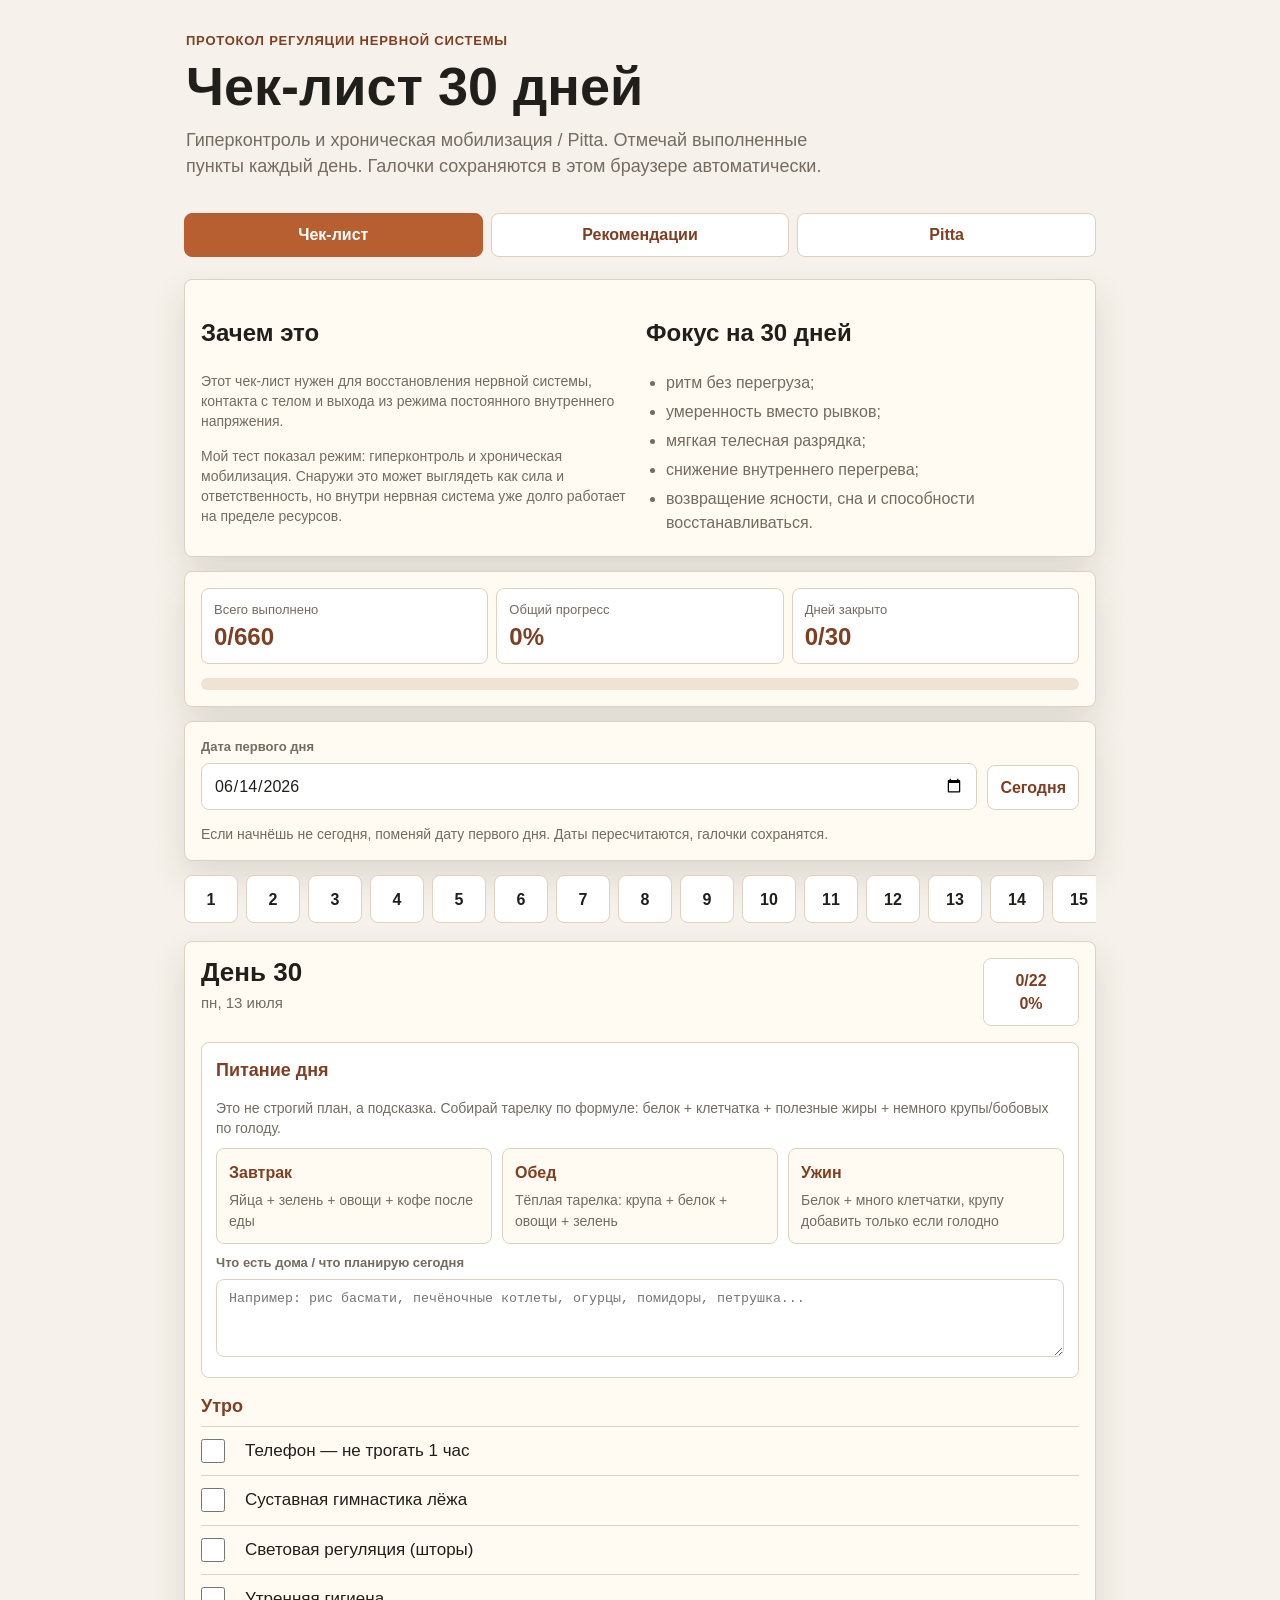
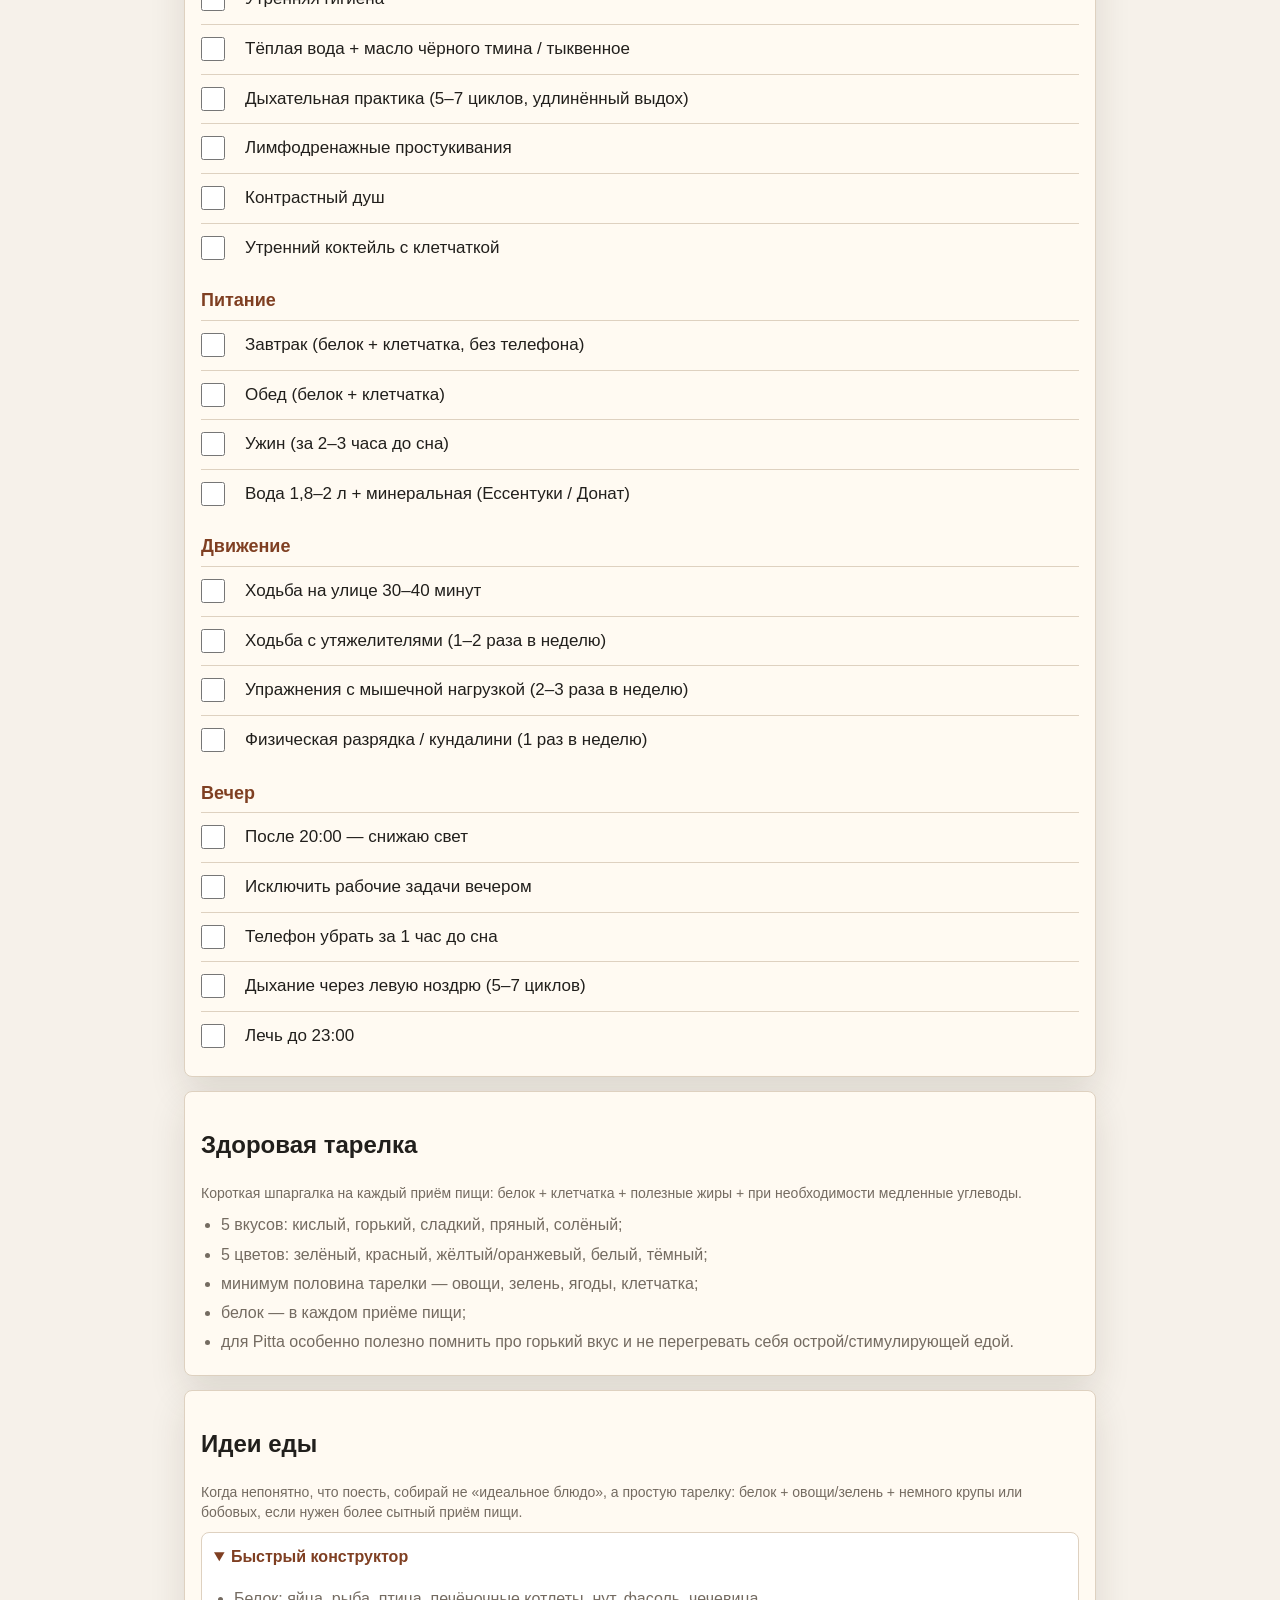
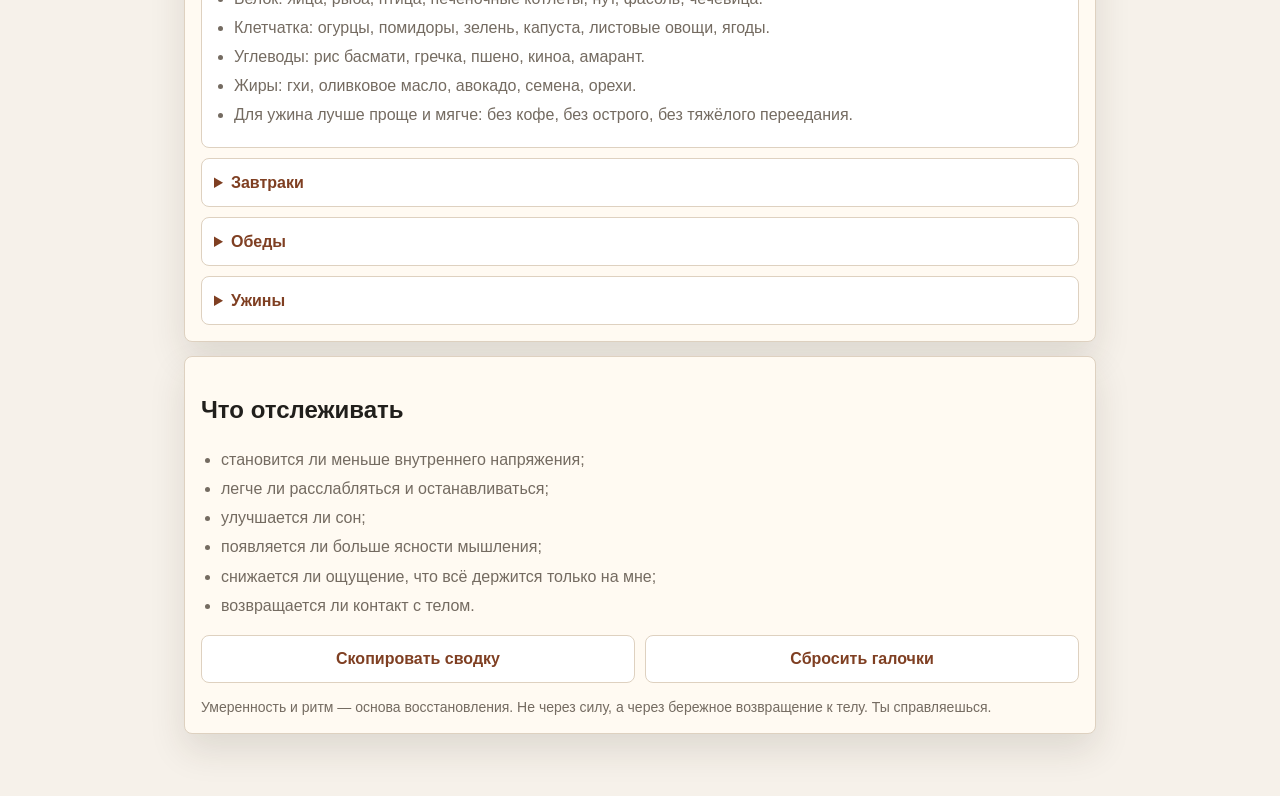
==== index.html @ cf928616 "Add pitta checklist" ====
<!doctype html>
<html lang="ru">
<head>
  <meta charset="utf-8">
  <meta name="viewport" content="width=device-width, initial-scale=1">
  <title>Чек-лист 30 дней | Pitta</title>
  <meta name="description" content="Мобильный чек-лист на 30 дней для протокола регуляции нервной системы.">
  <style>
    :root {
      --bg: #f6f1ea;
      --paper: #fffaf2;
      --text: #211f1c;
      --muted: #746b61;
      --line: #ded1c0;
      --accent: #b75f31;
      --accent-dark: #7f3f22;
      --green: #47745c;
      --soft: #f0e3d4;
      --shadow: 0 16px 36px rgba(52, 38, 23, 0.12);
    }

    * {
      box-sizing: border-box;
    }

    html {
      scroll-behavior: smooth;
    }

    body {
      margin: 0;
      min-height: 100vh;
      font-family: Arial, Helvetica, sans-serif;
      color: var(--text);
      background: var(--bg);
      line-height: 1.45;
    }

    button,
    input {
      font: inherit;
    }

    .app {
      width: min(940px, 100%);
      margin: 0 auto;
      padding: 20px 14px 48px;
    }

    header {
      padding: 12px 2px 18px;
    }

    .eyebrow {
      margin: 0 0 8px;
      color: var(--accent-dark);
      font-size: 13px;
      font-weight: 700;
      letter-spacing: 0.06em;
      text-transform: uppercase;
    }

    h1 {
      margin: 0;
      font-size: clamp(30px, 9vw, 54px);
      line-height: 1;
      letter-spacing: 0;
    }

    .lead {
      margin: 14px 0 0;
      max-width: 680px;
      color: var(--muted);
      font-size: 18px;
    }

    .panel {
      margin: 14px 0;
      padding: 16px;
      border: 1px solid var(--line);
      border-radius: 8px;
      background: var(--paper);
      box-shadow: var(--shadow);
    }

    .stats {
      display: grid;
      grid-template-columns: repeat(3, 1fr);
      gap: 8px;
      margin-bottom: 14px;
    }

    .stat {
      min-height: 76px;
      padding: 12px;
      border: 1px solid var(--line);
      border-radius: 8px;
      background: #fff;
    }

    .stat span {
      display: block;
      color: var(--muted);
      font-size: 13px;
    }

    .stat strong {
      display: block;
      margin-top: 5px;
      color: var(--accent-dark);
      font-size: 24px;
      line-height: 1;
    }

    .progress-bar {
      width: 100%;
      height: 12px;
      overflow: hidden;
      border-radius: 999px;
      background: var(--soft);
    }

    .progress-fill {
      width: 0%;
      height: 100%;
      border-radius: 999px;
      background: var(--green);
      transition: width 0.2s ease;
    }

    .settings {
      display: grid;
      grid-template-columns: 1fr auto;
      gap: 10px;
      align-items: end;
    }

    .field label {
      display: block;
      margin-bottom: 6px;
      color: var(--muted);
      font-size: 13px;
      font-weight: 700;
    }

    .field input {
      width: 100%;
      min-height: 44px;
      padding: 10px 12px;
      border: 1px solid var(--line);
      border-radius: 8px;
      background: #fff;
      color: var(--text);
    }

    .text-button {
      min-height: 44px;
      padding: 10px 12px;
      border: 1px solid var(--line);
      border-radius: 8px;
      background: #fff;
      color: var(--accent-dark);
      font-weight: 700;
      cursor: pointer;
    }

    .days-nav {
      display: flex;
      gap: 8px;
      margin: 14px 0;
      overflow-x: auto;
      padding-bottom: 4px;
      scrollbar-width: thin;
    }

    .day-tab {
      flex: 0 0 auto;
      width: 54px;
      min-height: 48px;
      border: 1px solid var(--line);
      border-radius: 8px;
      background: #fff;
      color: var(--text);
      font-weight: 700;
      cursor: pointer;
    }

    .day-tab.active {
      border-color: var(--accent);
      background: var(--accent);
      color: #fff;
    }

    .day-tab.today {
      border-color: var(--green);
      box-shadow: inset 0 0 0 2px rgba(71, 116, 92, 0.3);
    }

    .day-card {
      display: none;
    }

    .day-card.active {
      display: block;
    }

    .day-head {
      display: flex;
      justify-content: space-between;
      gap: 12px;
      align-items: flex-start;
      margin-bottom: 16px;
    }

    .day-head h2 {
      margin: 0;
      font-size: 26px;
      line-height: 1.1;
    }

    .day-date {
      margin-top: 5px;
      color: var(--muted);
      font-size: 15px;
    }

    .day-score {
      min-width: 96px;
      padding: 10px;
      border: 1px solid var(--line);
      border-radius: 8px;
      background: #fff;
      color: var(--accent-dark);
      font-weight: 800;
      text-align: center;
    }

    .section {
      margin-top: 18px;
    }

    .section h3 {
      margin: 0 0 8px;
      color: var(--accent-dark);
      font-size: 18px;
      line-height: 1.2;
    }

    .habit {
      display: grid;
      grid-template-columns: 34px 1fr;
      gap: 10px;
      align-items: start;
      padding: 12px 0;
      border-top: 1px solid var(--line);
    }

    .habit input {
      width: 24px;
      height: 24px;
      margin: 0;
      accent-color: var(--green);
    }

    .habit label {
      color: var(--text);
      font-size: 17px;
    }

    .habit input:checked + label {
      color: var(--muted);
      text-decoration: line-through;
      text-decoration-thickness: 1px;
    }

    .meal-box {
      margin: 16px 0;
      padding: 14px;
      border: 1px solid var(--line);
      border-radius: 8px;
      background: #fff;
    }

    .meal-box h3 {
      margin: 0 0 8px;
      color: var(--accent-dark);
      font-size: 18px;
    }

    .meal-grid {
      display: grid;
      grid-template-columns: repeat(3, 1fr);
      gap: 10px;
      margin-top: 10px;
    }

    .meal-card {
      padding: 12px;
      border: 1px solid var(--line);
      border-radius: 8px;
      background: var(--paper);
    }

    .meal-card strong {
      display: block;
      margin-bottom: 6px;
      color: var(--accent-dark);
    }

    .meal-card p {
      margin: 0;
      color: var(--muted);
      font-size: 14px;
    }

    .meal-note {
      margin-top: 10px;
    }

    .meal-note label {
      display: block;
      margin-bottom: 6px;
      color: var(--muted);
      font-size: 13px;
      font-weight: 700;
    }

    .meal-note textarea {
      width: 100%;
      min-height: 78px;
      resize: vertical;
      padding: 10px 12px;
      border: 1px solid var(--line);
      border-radius: 8px;
      background: #fff;
      color: var(--text);
      line-height: 1.4;
    }

    .footer-actions {
      display: grid;
      grid-template-columns: 1fr 1fr;
      gap: 10px;
      margin-top: 18px;
    }

    .primary {
      min-height: 48px;
      border: 0;
      border-radius: 8px;
      background: var(--accent);
      color: #fff;
      font-weight: 800;
      cursor: pointer;
    }

    .secondary {
      min-height: 48px;
      border: 1px solid var(--line);
      border-radius: 8px;
      background: #fff;
      color: var(--accent-dark);
      font-weight: 800;
      cursor: pointer;
    }

    .hint {
      margin: 14px 0 0;
      color: var(--muted);
      font-size: 14px;
    }

    .top-tabs {
      display: grid;
      grid-template-columns: repeat(3, 1fr);
      gap: 8px;
      margin: 8px 0 14px;
      position: sticky;
      top: 0;
      z-index: 2;
      padding: 8px 0;
      background: var(--bg);
    }

    .top-tab {
      min-height: 44px;
      border: 1px solid var(--line);
      border-radius: 8px;
      background: #fff;
      color: var(--accent-dark);
      font-weight: 800;
      cursor: pointer;
    }

    .top-tab.active {
      border-color: var(--accent);
      background: var(--accent);
      color: #fff;
    }

    .view {
      display: none;
    }

    .view.active {
      display: block;
    }

    .intro-grid {
      display: grid;
      grid-template-columns: 1fr 1fr;
      gap: 12px;
    }

    .soft-list {
      margin: 10px 0 0;
      padding-left: 20px;
      color: var(--muted);
    }

    .soft-list li {
      margin: 6px 0;
    }

    details {
      margin-top: 10px;
      border: 1px solid var(--line);
      border-radius: 8px;
      background: #fff;
    }

    summary {
      padding: 12px;
      color: var(--accent-dark);
      font-weight: 800;
      cursor: pointer;
    }

    details .soft-list {
      margin: 0;
      padding: 0 18px 14px 32px;
    }

    @media (max-width: 620px) {
      .stats {
        grid-template-columns: 1fr;
      }

      .intro-grid {
        grid-template-columns: 1fr;
      }

      .top-tabs {
        grid-template-columns: 1fr;
        position: static;
      }

      .settings {
        grid-template-columns: 1fr;
      }

      .day-head {
        display: block;
      }

      .day-score {
        width: 100%;
        margin-top: 10px;
      }

      .footer-actions {
        grid-template-columns: 1fr;
      }

      .meal-grid {
        grid-template-columns: 1fr;
      }
    }
  </style>
</head>
<body>
  <main class="app">
    <header>
      <p class="eyebrow">Протокол регуляции нервной системы</p>
      <h1>Чек-лист 30 дней</h1>
      <p class="lead">Гиперконтроль и хроническая мобилизация / Pitta. Отмечай выполненные пункты каждый день. Галочки сохраняются в этом браузере автоматически.</p>
    </header>

    <nav class="top-tabs" aria-label="Разделы">
      <button class="top-tab active" type="button" data-view="checklistView">Чек-лист</button>
      <button class="top-tab" type="button" data-view="recommendationsView">Рекомендации</button>
      <button class="top-tab" type="button" data-view="pittaView">Pitta</button>
    </nav>

    <div class="view active" id="checklistView">
    <section class="panel" aria-label="Зачем этот протокол">
      <div class="intro-grid">
        <div>
          <h2>Зачем это</h2>
          <p class="hint">Этот чек-лист нужен для восстановления нервной системы, контакта с телом и выхода из режима постоянного внутреннего напряжения.</p>
          <p class="hint">Мой тест показал режим: гиперконтроль и хроническая мобилизация. Снаружи это может выглядеть как сила и ответственность, но внутри нервная система уже долго работает на пределе ресурсов.</p>
        </div>
        <div>
          <h2>Фокус на 30 дней</h2>
          <ul class="soft-list">
            <li>ритм без перегруза;</li>
            <li>умеренность вместо рывков;</li>
            <li>мягкая телесная разрядка;</li>
            <li>снижение внутреннего перегрева;</li>
            <li>возвращение ясности, сна и способности восстанавливаться.</li>
          </ul>
        </div>
      </div>
    </section>

    <section class="panel" aria-label="Прогресс">
      <div class="stats">
        <div class="stat">
          <span>Всего выполнено</span>
          <strong id="totalDone">0</strong>
        </div>
        <div class="stat">
          <span>Общий прогресс</span>
          <strong id="totalPercent">0%</strong>
        </div>
        <div class="stat">
          <span>Дней закрыто</span>
          <strong id="daysComplete">0/30</strong>
        </div>
      </div>
      <div class="progress-bar" aria-label="Общий прогресс">
        <div class="progress-fill" id="totalFill"></div>
      </div>
    </section>

    <section class="panel" aria-label="Настройки">
      <div class="settings">
        <div class="field">
          <label for="startDate">Дата первого дня</label>
          <input id="startDate" type="date">
        </div>
        <button class="text-button" id="todayButton" type="button">Сегодня</button>
      </div>
      <p class="hint">Если начнёшь не сегодня, поменяй дату первого дня. Даты пересчитаются, галочки сохранятся.</p>
    </section>

    <nav class="days-nav" id="daysNav" aria-label="Дни чек-листа"></nav>
    <section class="panel day-card active" id="dayCard" aria-live="polite"></section>

    <section class="panel" aria-label="Шпаргалка здоровой тарелки">
      <h2>Здоровая тарелка</h2>
      <p class="hint">Короткая шпаргалка на каждый приём пищи: белок + клетчатка + полезные жиры + при необходимости медленные углеводы.</p>
      <ul class="soft-list">
        <li>5 вкусов: кислый, горький, сладкий, пряный, солёный;</li>
        <li>5 цветов: зелёный, красный, жёлтый/оранжевый, белый, тёмный;</li>
        <li>минимум половина тарелки — овощи, зелень, ягоды, клетчатка;</li>
        <li>белок — в каждом приёме пищи;</li>
        <li>для Pitta особенно полезно помнить про горький вкус и не перегревать себя острой/стимулирующей едой.</li>
      </ul>
    </section>

    <section class="panel" aria-label="Идеи еды">
      <h2>Идеи еды</h2>
      <p class="hint">Когда непонятно, что поесть, собирай не «идеальное блюдо», а простую тарелку: белок + овощи/зелень + немного крупы или бобовых, если нужен более сытный приём пищи.</p>

      <details open>
        <summary>Быстрый конструктор</summary>
        <ul class="soft-list">
          <li>Белок: яйца, рыба, птица, печёночные котлеты, нут, фасоль, чечевица.</li>
          <li>Клетчатка: огурцы, помидоры, зелень, капуста, листовые овощи, ягоды.</li>
          <li>Углеводы: рис басмати, гречка, пшено, киноа, амарант.</li>
          <li>Жиры: гхи, оливковое масло, авокадо, семена, орехи.</li>
          <li>Для ужина лучше проще и мягче: без кофе, без острого, без тяжёлого переедания.</li>
        </ul>
      </details>

      <details>
        <summary>Завтраки</summary>
        <ul class="soft-list">
          <li>2 яйца + помидор + зелень + немного пшённой каши.</li>
          <li>Пшённая каша + яйцо/сырники + ягоды или несладкое яблоко.</li>
          <li>Омлет с зеленью и помидорами + огурец.</li>
          <li>Сырники + ягоды + зелень/овощи отдельно, если хочется сделать завтрак устойчивее.</li>
          <li>Если есть кофе, лучше после еды, а не вместо еды.</li>
        </ul>
      </details>

      <details>
        <summary>Обеды</summary>
        <ul class="soft-list">
          <li>Печёночные котлеты + рис басмати + огурцы, помидоры, петрушка.</li>
          <li>Нут или фасоль + овощной салат + зелень + немного оливкового масла.</li>
          <li>Рыба/птица + гречка или рис + большая порция овощей.</li>
          <li>Тёплая тарелка: крупа + белок + овощи + зелень.</li>
        </ul>
      </details>

      <details>
        <summary>Ужины</summary>
        <ul class="soft-list">
          <li>Печёночные котлеты + огурцы, помидоры, петрушка + немного риса, если голодно.</li>
          <li>Яйцо/омлет + овощи + зелень, если хочется лёгкий ужин.</li>
          <li>Нут или фасоль лучше промыть и взять небольшую порцию, чтобы ужин не был тяжёлым.</li>
          <li>Сырники лучше оставить на завтрак или дневной приём пищи, если вечером от сладкого/творожного сон хуже.</li>
          <li>Ужин — за 2–3 часа до сна, без телефона и рабочих задач.</li>
        </ul>
      </details>
    </section>

    <section class="panel">
      <h2>Что отслеживать</h2>
      <ul class="soft-list">
        <li>становится ли меньше внутреннего напряжения;</li>
        <li>легче ли расслабляться и останавливаться;</li>
        <li>улучшается ли сон;</li>
        <li>появляется ли больше ясности мышления;</li>
        <li>снижается ли ощущение, что всё держится только на мне;</li>
        <li>возвращается ли контакт с телом.</li>
      </ul>
      <div class="footer-actions">
        <button class="secondary" id="exportButton" type="button">Скопировать сводку</button>
        <button class="secondary" id="resetButton" type="button">Сбросить галочки</button>
      </div>
      <p class="hint">Умеренность и ритм — основа восстановления. Не через силу, а через бережное возвращение к телу. Ты справляешься.</p>
    </section>
    </div>

    <div class="view" id="recommendationsView">
      <section class="panel">
        <h2>Основная задача протокола</h2>
        <p class="hint">Этот протокол нужен, чтобы нервная система постепенно вышла из режима постоянной мобилизации и снова научилась переключаться в восстановление.</p>
        <ul class="soft-list">
          <li>вернуть когнитивную гибкость;</li>
          <li>мыслить стратегически, а не только реагировать на нагрузку;</li>
          <li>принимать решения из ясности;</li>
          <li>уменьшить гиперконтроль и внутреннее давление;</li>
          <li>снизить внутренний перегрев;</li>
          <li>вывести накопленное напряжение через тело.</li>
        </ul>
      </section>

      <section class="panel">
        <h2>Что важно для нервной системы</h2>
        <ul class="soft-list">
          <li>ритм и повторяемость;</li>
          <li>умеренность без рывков;</li>
          <li>понятная структура без перегруза;</li>
          <li>охлаждение и снижение стимуляции;</li>
          <li>регулярная физическая разрядка;</li>
          <li>мягкое возвращение контакта с телом.</li>
        </ul>
      </section>

      <section class="panel">
        <h2>Утро</h2>
        <p class="hint">Задача утра — включить тело без гипернапряжения и не запускать нервную систему сразу в перегрузку.</p>
        <ul class="soft-list">
          <li>первый час после пробуждения не трогать телефон, новости и соцсети;</li>
          <li>мягко включить тело: суставы, позвоночник, скручивания;</li>
          <li>открыть шторы и дать естественному свету попасть на глаза;</li>
          <li>выпить тёплую воду и поддержать пищеварение;</li>
          <li>сделать дыхание с удлинённым выдохом;</li>
          <li>простучать лимфатические зоны мягко, без давления;</li>
          <li>контрастный душ делать без экстремального холода и преодоления.</li>
        </ul>
      </section>

      <section class="panel">
        <h2>Питание</h2>
        <p class="hint">Питание помогает снижать внутренний перегрев, воспалительную нагрузку и зависимость от стимуляторов.</p>
        <ul class="soft-list">
          <li>не терпеть голод;</li>
          <li>в каждом приёме пищи добавлять белок;</li>
          <li>делать минимум половину тарелки клетчаткой;</li>
          <li>пить 1,8–2 л воды, при необходимости подключать минеральную воду;</li>
          <li>снижать перегревающую, острую и слишком стимулирующую пищу;</li>
          <li>держать принцип здоровой тарелки: разные цвета, вкусы и клетчатка.</li>
        </ul>
      </section>

      <section class="panel">
        <h2>Здоровая тарелка</h2>
        <p class="hint">Главная идея: в каждом приёме пищи собирать тарелку так, чтобы нервной системе было стабильно, телу было достаточно питания, а внутренний перегрев не усиливался.</p>
        <ul class="soft-list">
          <li>5 вкусов: кислый, горький, сладкий, пряный, солёный;</li>
          <li>5 цветов: зелёный, красный, жёлтый/оранжевый, белый, тёмный;</li>
          <li>клетчатка: зелень, овощи, фрукты, ягоды, орехи, семена;</li>
          <li>белок в каждом приёме пищи;</li>
          <li>полезные жиры и медленные углеводы по самочувствию.</li>
        </ul>

        <details>
          <summary>Клетчатка</summary>
          <ul class="soft-list">
            <li>овощи: спаржа, фенхель, зелёная фасоль, все виды капусты, сельдерей, огурцы, артишоки, цукини, кабачки, перец, помидоры, зелёный горошек;</li>
            <li>корнеплоды: морковь, свёкла, репа, редька, топинамбур, корень петрушки, пастернак, корень сельдерея, батат, тыква;</li>
            <li>листовые: кейл, руккола, мангольд, шпинат, зелёный салат, кресс-салат, укроп, петрушка, базилик, щавель, эстрагон, латук;</li>
            <li>водоросли и квашеные овощи без уксуса;</li>
            <li>фрукты и ягоды: авокадо, несладкие яблоки, киви, цитрусовые, гранат, облепиха, клюква, брусника, малина, ежевика, клубника, голубика, черника, смородина.</li>
          </ul>
        </details>

        <details>
          <summary>Белок</summary>
          <ul class="soft-list">
            <li>рыба: скумбрия, палтус, сельдь, треска, дикий лосось, сардины, сайда, пикша, минтай, камбала, сибас, дорадо;</li>
            <li>морепродукты: кальмары, мидии, гребешки, креветки, осьминоги, устрицы, крабы;</li>
            <li>птица и яйца;</li>
            <li>растительный белок: чечевица, нут, маш, фасоль, хумус;</li>
            <li>грибы: шиитаке, ежовик, вешенки, опята, шампиньоны, портобелло, лисички;</li>
            <li>сырой какао-порошок, какао-бобы.</li>
          </ul>
        </details>

        <details>
          <summary>Жиры</summary>
          <ul class="soft-list">
            <li>гхи, оливковое extra virgin, кокосовое extra virgin, масло авокадо, масло какао, MCT;</li>
            <li>льняное, кунжутное, масло грецкого ореха, масло виноградной косточки;</li>
            <li>источники жира: жирная дикая морская рыба, мясо, яйца, авокадо, орехи, семена льна, горький шоколад.</li>
          </ul>
        </details>

        <details>
          <summary>Медленные углеводы, орехи и семена</summary>
          <ul class="soft-list">
            <li>киноа, гречка, амарант, пшено;</li>
            <li>паста твёрдых сортов 1–2 раза в неделю, не зерновая лапша, лапша из морских водорослей;</li>
            <li>орехи: грецкие, миндаль, кедровые, пекан;</li>
            <li>кокосовые продукты без добавок;</li>
            <li>семена: подсолнечник, тыквенные, кунжут, лён, чиа, чёрный тмин, мак.</li>
          </ul>
        </details>

        <details>
          <summary>Специи, травы, приправы</summary>
          <ul class="soft-list">
            <li>свежие и сушёные травы: базилик, розмарин, тимьян, орегано, петрушка, укроп, мята, шалфей;</li>
            <li>специи: имбирь, тмин, кумин, кориандр, фенхель, пажитник, лавровый лист, мускатный орех, корица, шафран, ваниль;</li>
            <li>порошковые специи: куркума, имбирь, паприка, чили, кайенский перец, дижонская горчица;</li>
            <li>органический уксус без сахара, кокосовые аминокислоты, морская или гималайская соль.</li>
          </ul>
        </details>

        <details>
          <summary>Горький вкус</summary>
          <ul class="soft-list">
            <li>зелень: петрушка, руккола, кейл, шпинат, листовой салат, цикорий, фризе, мангольд, листья одуванчика;</li>
            <li>овощи: брокколи, брюссельская капуста, кольраби, редис, артишок, баклажан, репа, редька, корень сельдерея, дайкон, цукини;</li>
            <li>фрукты и ягоды: грейпфрут, лимон, лайм, калина, клюква;</li>
            <li>напитки: зелёный чай, какао, цикорий, чай из ромашки;</li>
            <li>специи и семена: имбирь, куркума, розмарин, шалфей, тимьян, базилик, перец, кунжут, лён, чёрный тмин, расторопша.</li>
          </ul>
        </details>
      </section>

      <section class="panel">
        <h2>Движение</h2>
        <p class="hint">Движение нужно не для рекордов, а для физиологической разрядки накопленной мобилизации.</p>
        <ul class="soft-list">
          <li>ежедневная ходьба на улице 30–40 минут;</li>
          <li>ходьба с утяжелителями 1–2 раза в неделю, постепенно;</li>
          <li>мышечная нагрузка 2–3 раза в неделю;</li>
          <li>разрядка через тело минимум 1 раз в неделю;</li>
          <li>не перегреваться и не тренироваться через истощение.</li>
        </ul>
      </section>

      <section class="panel">
        <h2>Вечер</h2>
        <p class="hint">Задача вечера — вывести нервную систему из внутренней активности и подготовить тело ко сну.</p>
        <ul class="soft-list">
          <li>после 20:00 снижать свет и яркость экранов;</li>
          <li>исключать рабочие задачи и активную умственную нагрузку;</li>
          <li>убирать телефон, новости и стимулирующий контент за час до сна;</li>
          <li>ужинать за 2–3 часа до сна;</li>
          <li>делать дыхание через левую ноздрю 5–7 циклов;</li>
          <li>ложиться до 23:00 в прохладной и тёмной комнате.</li>
        </ul>
      </section>
    </div>

    <div class="view" id="pittaView">
      <section class="panel">
        <h2>Pitta: конституция огня</h2>
        <p class="hint">Pitta — это энергия огня: горячая, яркая, активная, сильная. Это движение, стратегия, лидерство, способность зажигать людей и строить большие системы.</p>
        <ul class="soft-list">
          <li>нормостенический тип телосложения;</li>
          <li>хорошая мышечная реактивность;</li>
          <li>тепло, энергия, огонь в глазах;</li>
          <li>любовь к жизни, юмор, яркость, вкус к впечатлениям;</li>
          <li>интерес к соревнованию, результату, лидерству;</li>
          <li>способность просчитывать шаги и видеть стратегию.</li>
        </ul>
      </section>

      <section class="panel">
        <h2>Сильная сторона Pitta</h2>
        <p class="hint">Люди Pitta часто несут в мир идеи, организуют процессы, собирают вокруг себя людей и делают многое из любви к людям.</p>
        <ul class="soft-list">
          <li>новаторы, мотиваторы, предприниматели, стратеги;</li>
          <li>быстро видят, как построить систему;</li>
          <li>чувствуют неправду и несправедливость;</li>
          <li>могут ярко проявляться, говорить, вести, зажигать;</li>
          <li>их задача — светить, создавать, распределять дела и идти дальше.</li>
        </ul>
      </section>

      <section class="panel">
        <h2>Когда огонь уходит внутрь</h2>
        <p class="hint">Если Pitta подавляет себя, подстраивается, закрывает интуицию и бизнес-жилку, огонь может начать работать внутрь: через гиперконтроль, раздражение, напряжение и самокритику.</p>
        <ul class="soft-list">
          <li>реакция на несправедливость становится слишком горячей;</li>
          <li>появляется вина за свои эмоции;</li>
          <li>растёт гиперконтроль и просчитывание рисков;</li>
          <li>становится труднее расслабляться;</li>
          <li>может появляться язвительность, внутренний перегрев, кожные реакции, головные боли;</li>
          <li>снаружи реакция может быть небольшой, а внутри человек направляет большую часть огня на себя.</li>
        </ul>
      </section>

      <section class="panel">
        <h2>Что помогает Pitta</h2>
        <ul class="soft-list">
          <li>не подавлять проявление, а направлять огонь в действие и созидание;</li>
          <li>не брать на себя слишком много, а распределять задачи;</li>
          <li>поддерживать печень, желчный пузырь и пищеварение через режим и питание;</li>
          <li>охлаждать нервную систему, снижать стимуляторы и перегрев;</li>
          <li>двигаться, но не через истощение;</li>
          <li>растягивать фасции, добавлять МФР и мягкое расслабление тела;</li>
          <li>возвращаться к стратегии, миру и людям, а не жить только в контроле рисков.</li>
        </ul>
      </section>
    </div>
  </main>

  <script>
    const STORAGE_KEY = "pitta-checklist-30-days-v1";
    const START_KEY = "pitta-checklist-start-date-v1";
    const DAY_COUNT = 30;
    const DEFAULT_START_DATE = "2026-06-14";
    const tabButtons = document.querySelectorAll(".top-tab");
    const views = document.querySelectorAll(".view");
    const sections = [
      {
        title: "Утро",
        habits: [
          "Телефон — не трогать 1 час",
          "Суставная гимнастика лёжа",
          "Световая регуляция (шторы)",
          "Утренняя гигиена",
          "Тёплая вода + масло чёрного тмина / тыквенное",
          "Дыхательная практика (5–7 циклов, удлинённый выдох)",
          "Лимфодренажные простукивания",
          "Контрастный душ",
          "Утренний коктейль с клетчаткой"
        ]
      },
      {
        title: "Питание",
        habits: [
          "Завтрак (белок + клетчатка, без телефона)",
          "Обед (белок + клетчатка)",
          "Ужин (за 2–3 часа до сна)",
          "Вода 1,8–2 л + минеральная (Ессентуки / Донат)"
        ]
      },
      {
        title: "Движение",
        habits: [
          "Ходьба на улице 30–40 минут",
          "Ходьба с утяжелителями (1–2 раза в неделю)",
          "Упражнения с мышечной нагрузкой (2–3 раза в неделю)",
          "Физическая разрядка / кундалини (1 раз в неделю)"
        ]
      },
      {
        title: "Вечер",
        habits: [
          "После 20:00 — снижаю свет",
          "Исключить рабочие задачи вечером",
          "Телефон убрать за 1 час до сна",
          "Дыхание через левую ноздрю (5–7 циклов)",
          "Лечь до 23:00"
        ]
      }
    ];

    const habits = sections.flatMap((section, sectionIndex) =>
      section.habits.map((title, habitIndex) => ({
        id: `${sectionIndex}-${habitIndex}`,
        section: section.title,
        title
      }))
    );

    const mealIdeas = [
      {
        breakfast: "2 яйца + помидор + зелень + немного пшённой каши",
        lunch: "Белок + рис/гречка + большая порция овощей и зелени",
        dinner: "Печёночные котлеты или рыба + огурцы/помидоры + зелень"
      },
      {
        breakfast: "Омлет с зеленью и помидорами + огурец",
        lunch: "Нут/фасоль + овощной салат + оливковое масло",
        dinner: "Лёгкий омлет или яйцо + овощи + петрушка"
      },
      {
        breakfast: "Пшённая каша + яйцо/сырники + ягоды или яблоко",
        lunch: "Птица/рыба + гречка или рис + зелёные овощи",
        dinner: "Тёплые овощи + белок, без кофе и острого"
      },
      {
        breakfast: "Сырники + ягоды + овощи/зелень отдельно",
        lunch: "Печёночные котлеты + рис басмати + салат",
        dinner: "Небольшая порция бобовых + огурец, помидор, зелень"
      },
      {
        breakfast: "Яйца + зелень + овощи + кофе после еды",
        lunch: "Тёплая тарелка: крупа + белок + овощи + зелень",
        dinner: "Белок + много клетчатки, крупу добавить только если голодно"
      }
    ];

    let state = loadState();
    let activeDay = 1;

    const dayCard = document.getElementById("dayCard");
    const daysNav = document.getElementById("daysNav");
    const startDateInput = document.getElementById("startDate");

    function todayIso() {
      const now = new Date();
      const offset = now.getTimezoneOffset();
      const local = new Date(now.getTime() - offset * 60000);
      return local.toISOString().slice(0, 10);
    }

    function loadState() {
      try {
        return JSON.parse(localStorage.getItem(STORAGE_KEY)) || {};
      } catch {
        return {};
      }
    }

    function saveState() {
      localStorage.setItem(STORAGE_KEY, JSON.stringify(state));
    }

    function getStartDate() {
      return localStorage.getItem(START_KEY) || DEFAULT_START_DATE;
    }

    function setStartDate(value) {
      localStorage.setItem(START_KEY, value);
    }

    function dateForDay(day) {
      const date = new Date(`${startDateInput.value}T12:00:00`);
      date.setDate(date.getDate() + day - 1);
      return date;
    }

    function dayForToday() {
      const start = new Date(`${startDateInput.value}T12:00:00`);
      const now = new Date();
      const today = new Date(now.getFullYear(), now.getMonth(), now.getDate(), 12, 0, 0);
      const diff = Math.round((today - start) / 86400000) + 1;
      return Math.min(DAY_COUNT, Math.max(1, diff));
    }

    function formatDate(date) {
      return new Intl.DateTimeFormat("ru-RU", {
        day: "numeric",
        month: "long",
        weekday: "short"
      }).format(date);
    }

    function keyFor(day, habitId) {
      return `d${day}:${habitId}`;
    }

    function mealKey(day) {
      return `meal:d${day}`;
    }

    function isDone(day, habitId) {
      return Boolean(state[keyFor(day, habitId)]);
    }

    function countDay(day) {
      return habits.filter((habit) => isDone(day, habit.id)).length;
    }

    function totalChecked() {
      let count = 0;
      for (let day = 1; day <= DAY_COUNT; day += 1) {
        count += countDay(day);
      }
      return count;
    }

    function renderNav() {
      daysNav.innerHTML = "";
      for (let day = 1; day <= DAY_COUNT; day += 1) {
        const button = document.createElement("button");
        button.type = "button";
        const isToday = day === dayForToday();
        button.className = `day-tab${day === activeDay ? " active" : ""}${isToday ? " today" : ""}`;
        button.textContent = day;
        button.setAttribute("aria-label", `День ${day}`);
        button.addEventListener("click", () => {
          activeDay = day;
          render();
          document.getElementById("dayCard").scrollIntoView({ block: "start" });
        });
        daysNav.appendChild(button);
      }
    }

    function renderDay() {
      const done = countDay(activeDay);
      const percent = Math.round((done / habits.length) * 100);
      dayCard.innerHTML = "";

      const head = document.createElement("div");
      head.className = "day-head";
      head.innerHTML = `
        <div>
          <h2>День ${activeDay}</h2>
          <div class="day-date">${formatDate(dateForDay(activeDay))}</div>
        </div>
        <div class="day-score">${done}/${habits.length}<br>${percent}%</div>
      `;
      dayCard.appendChild(head);

      const idea = mealIdeas[(activeDay - 1) % mealIdeas.length];
      const mealBox = document.createElement("div");
      mealBox.className = "meal-box";
      mealBox.innerHTML = `
        <h3>Питание дня</h3>
        <p class="hint">Это не строгий план, а подсказка. Собирай тарелку по формуле: белок + клетчатка + полезные жиры + немного крупы/бобовых по голоду.</p>
        <div class="meal-grid">
          <div class="meal-card">
            <strong>Завтрак</strong>
            <p>${idea.breakfast}</p>
          </div>
          <div class="meal-card">
            <strong>Обед</strong>
            <p>${idea.lunch}</p>
          </div>
          <div class="meal-card">
            <strong>Ужин</strong>
            <p>${idea.dinner}</p>
          </div>
        </div>
        <div class="meal-note">
          <label for="meal-note-${activeDay}">Что есть дома / что планирую сегодня</label>
          <textarea id="meal-note-${activeDay}" placeholder="Например: рис басмати, печёночные котлеты, огурцы, помидоры, петрушка...">${state[mealKey(activeDay)] || ""}</textarea>
        </div>
      `;
      mealBox.querySelector("textarea").addEventListener("input", (event) => {
        state[mealKey(activeDay)] = event.target.value;
        if (!event.target.value.trim()) {
          delete state[mealKey(activeDay)];
        }
        saveState();
      });
      dayCard.appendChild(mealBox);

      sections.forEach((section, sectionIndex) => {
        const block = document.createElement("div");
        block.className = "section";

        const title = document.createElement("h3");
        title.textContent = section.title;
        block.appendChild(title);

        section.habits.forEach((habitTitle, habitIndex) => {
          const id = `${sectionIndex}-${habitIndex}`;
          const inputId = `day-${activeDay}-habit-${id}`;

          const row = document.createElement("div");
          row.className = "habit";
          row.innerHTML = `
            <input id="${inputId}" type="checkbox" ${isDone(activeDay, id) ? "checked" : ""}>
            <label for="${inputId}">${habitTitle}</label>
          `;

          row.querySelector("input").addEventListener("change", (event) => {
            state[keyFor(activeDay, id)] = event.target.checked;
            if (!event.target.checked) {
              delete state[keyFor(activeDay, id)];
            }
            saveState();
            updateStats();
            renderNav();
            renderDay();
          });

          block.appendChild(row);
        });

        dayCard.appendChild(block);
      });
    }

    function updateStats() {
      const total = totalChecked();
      const max = DAY_COUNT * habits.length;
      const percent = Math.round((total / max) * 100);
      const completeDays = Array.from({ length: DAY_COUNT }, (_, index) => index + 1)
        .filter((day) => countDay(day) === habits.length).length;

      document.getElementById("totalDone").textContent = `${total}/${max}`;
      document.getElementById("totalPercent").textContent = `${percent}%`;
      document.getElementById("daysComplete").textContent = `${completeDays}/${DAY_COUNT}`;
      document.getElementById("totalFill").style.width = `${percent}%`;
    }

    function render() {
      renderNav();
      renderDay();
      updateStats();
    }

    function openToday() {
      activeDay = dayForToday();
      render();
    }

    startDateInput.value = getStartDate();
    activeDay = dayForToday();
    startDateInput.addEventListener("change", () => {
      setStartDate(startDateInput.value);
      render();
    });

    document.getElementById("todayButton").addEventListener("click", openToday);

    document.getElementById("exportButton").addEventListener("click", async () => {
      const total = totalChecked();
      const max = DAY_COUNT * habits.length;
      const percent = Math.round((total / max) * 100);
      const text = `Pitta чек-лист: выполнено ${total}/${max}, общий прогресс ${percent}%.`;
      try {
        await navigator.clipboard.writeText(text);
        alert("Прогресс скопирован.");
      } catch {
        alert(text);
      }
    });

    document.getElementById("resetButton").addEventListener("click", () => {
      const ok = confirm("Сбросить все галочки в этом браузере?");
      if (!ok) return;
      state = {};
      saveState();
      render();
    });

    tabButtons.forEach((button) => {
      button.addEventListener("click", () => {
        const target = button.dataset.view;
        tabButtons.forEach((item) => item.classList.toggle("active", item === button));
        views.forEach((view) => view.classList.toggle("active", view.id === target));
        window.scrollTo({ top: 0, behavior: "smooth" });
      });
    });

    render();
  </script>
</body>
</html>
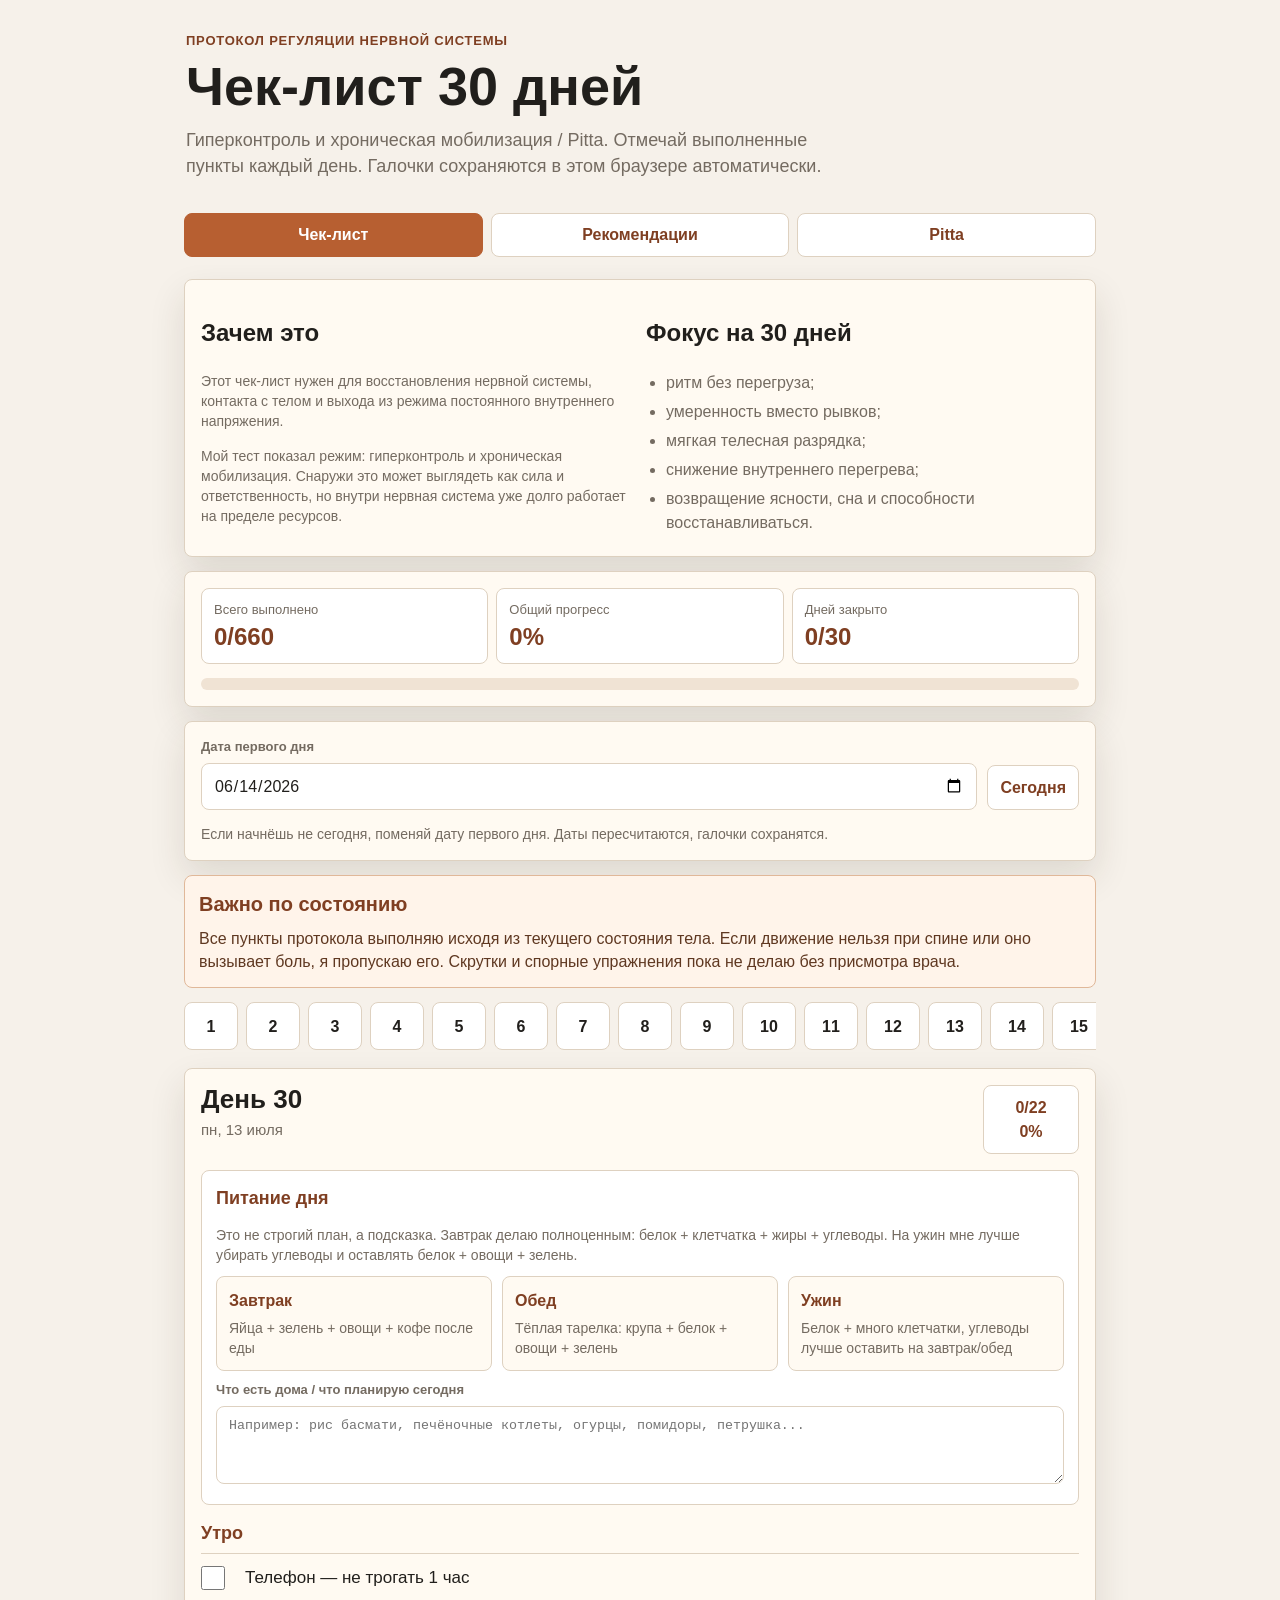
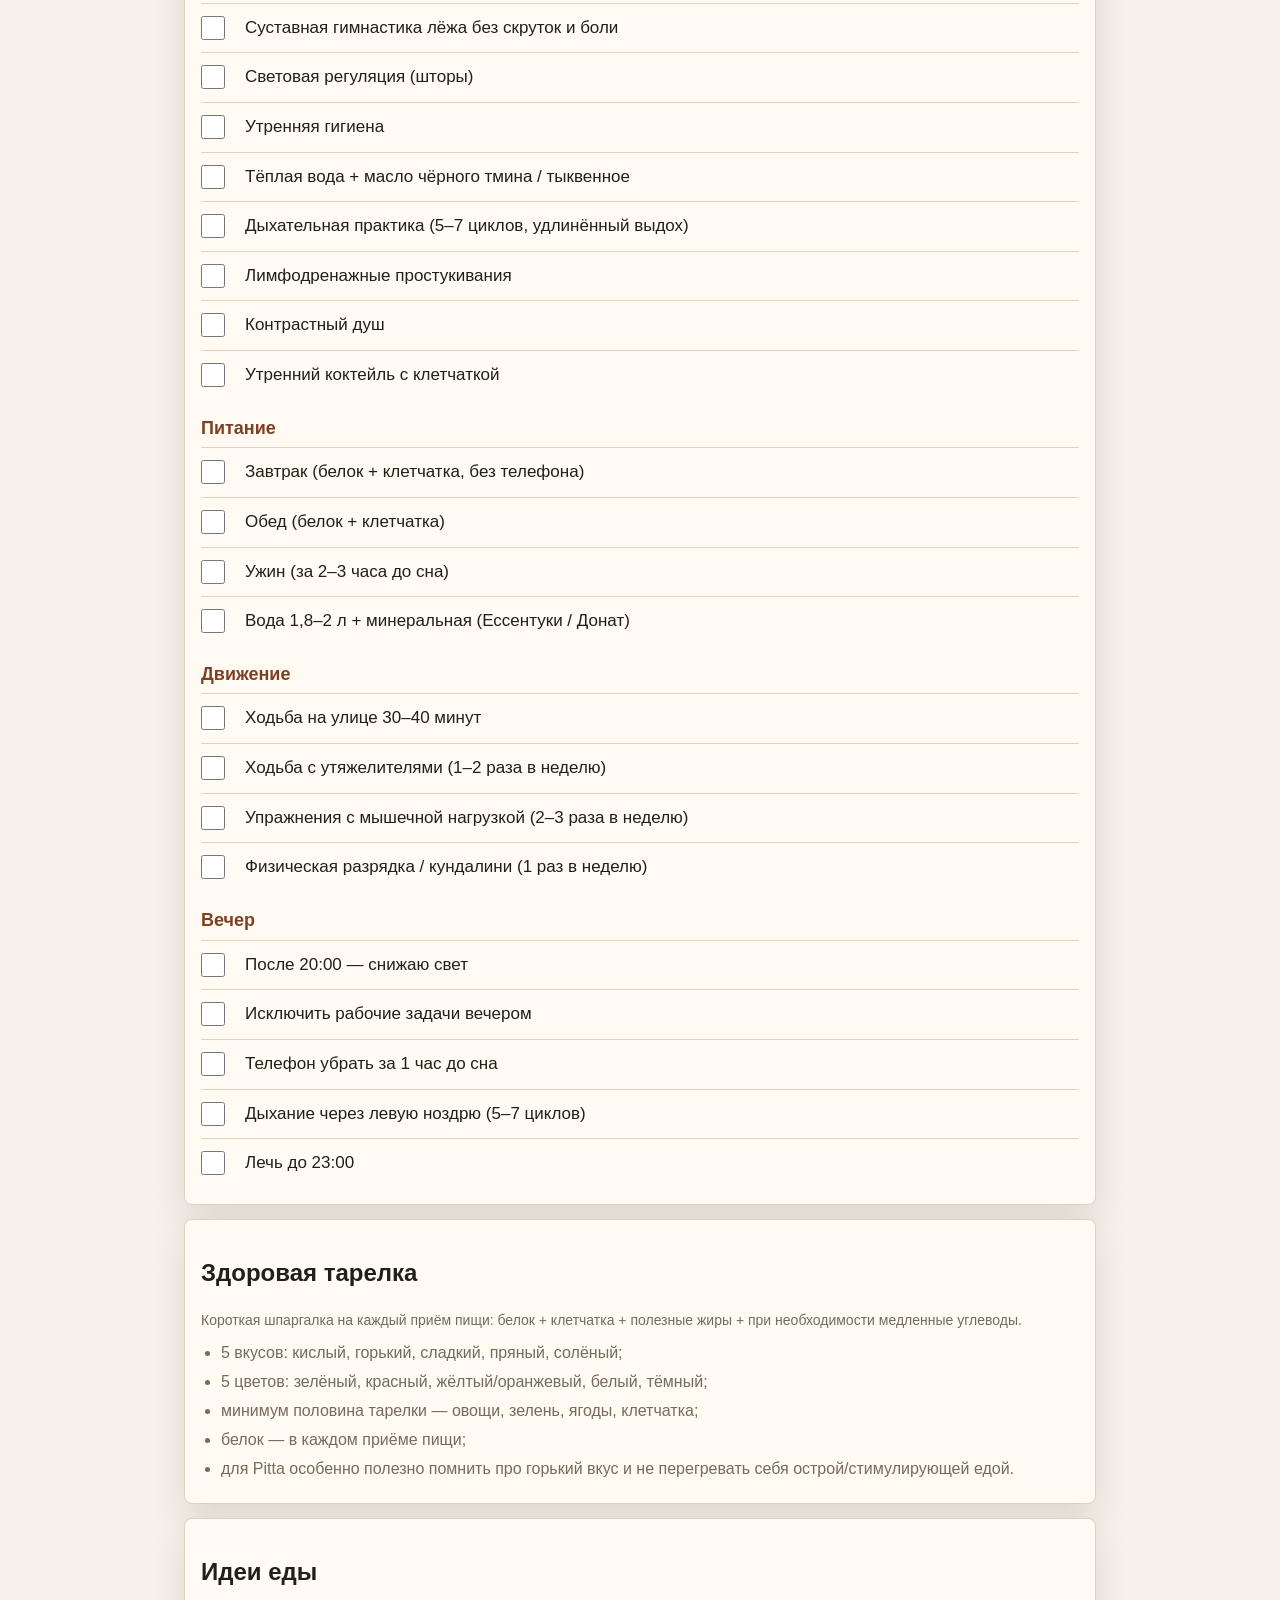
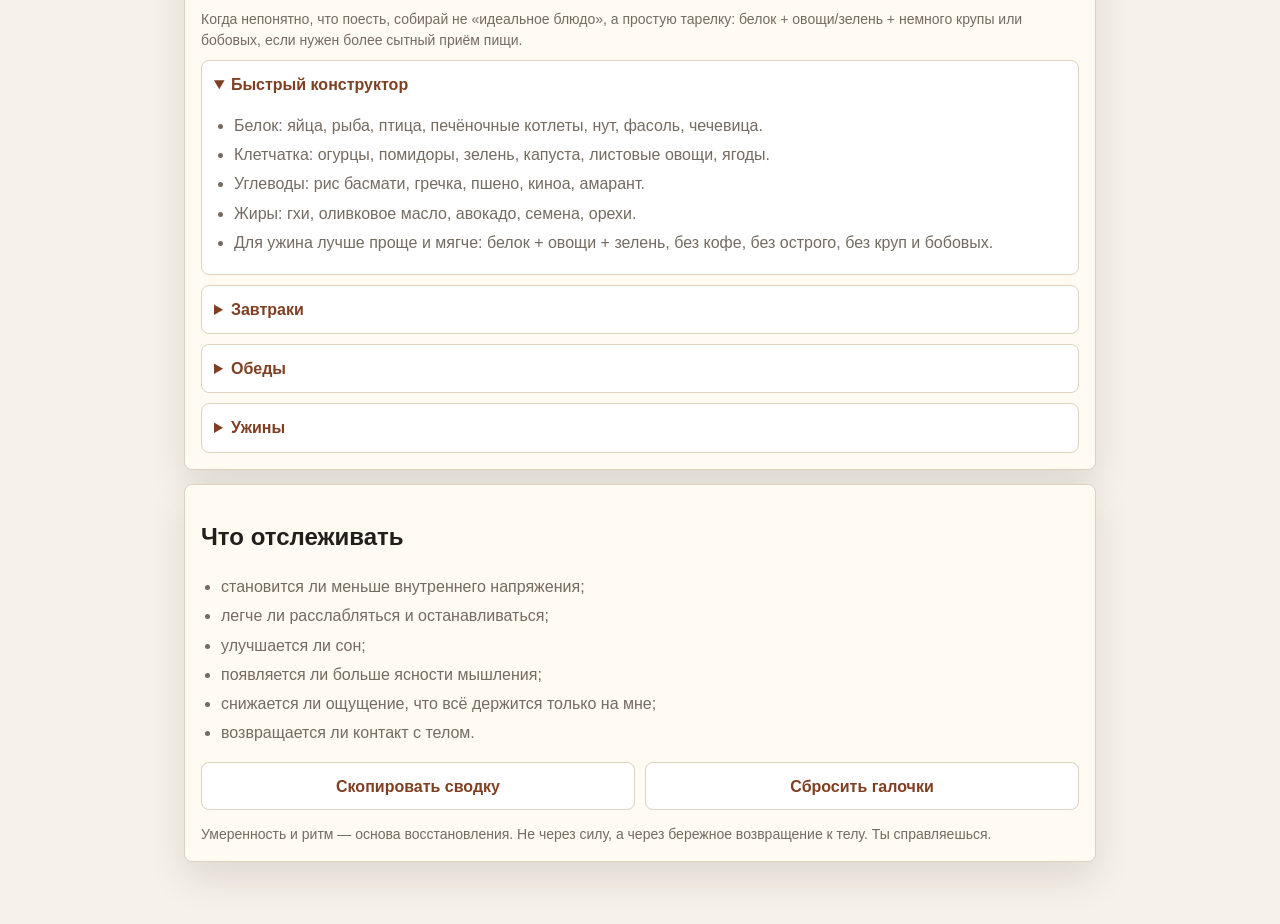
==== commit 59df37d4: "Add health-specific protocol notes" ====
--- a/index.html
+++ b/index.html
@@ -335,6 +335,25 @@
       background: #fff;
       color: var(--text);
       line-height: 1.4;
+    }
+
+    .care-note {
+      margin: 12px 0;
+      padding: 14px;
+      border: 1px solid #e0b899;
+      border-radius: 8px;
+      background: #fff4ea;
+      color: #5f3821;
+    }
+
+    .care-note h2 {
+      margin: 0 0 8px;
+      color: #7f3f22;
+      font-size: 20px;
+    }
+
+    .care-note p {
+      margin: 0;
     }
 
     .footer-actions {
@@ -544,6 +563,11 @@
       <p class="hint">Если начнёшь не сегодня, поменяй дату первого дня. Даты пересчитаются, галочки сохранятся.</p>
     </section>
 
+    <section class="care-note" aria-label="Индивидуальные особенности">
+      <h2>Важно по состоянию</h2>
+      <p>Все пункты протокола выполняю исходя из текущего состояния тела. Если движение нельзя при спине или оно вызывает боль, я пропускаю его. Скрутки и спорные упражнения пока не делаю без присмотра врача.</p>
+    </section>
+
     <nav class="days-nav" id="daysNav" aria-label="Дни чек-листа"></nav>
     <section class="panel day-card active" id="dayCard" aria-live="polite"></section>
 
@@ -566,11 +590,11 @@
       <details open>
         <summary>Быстрый конструктор</summary>
         <ul class="soft-list">
-          <li>Белок: яйца, рыба, птица, печёночные котлеты, нут, фасоль, чечевица.</li>
+        <li>Белок: яйца, рыба, птица, печёночные котлеты, нут, фасоль, чечевица.</li>
           <li>Клетчатка: огурцы, помидоры, зелень, капуста, листовые овощи, ягоды.</li>
           <li>Углеводы: рис басмати, гречка, пшено, киноа, амарант.</li>
           <li>Жиры: гхи, оливковое масло, авокадо, семена, орехи.</li>
-          <li>Для ужина лучше проще и мягче: без кофе, без острого, без тяжёлого переедания.</li>
+          <li>Для ужина лучше проще и мягче: белок + овощи + зелень, без кофе, без острого, без круп и бобовых.</li>
         </ul>
       </details>
 
@@ -598,9 +622,9 @@
       <details>
         <summary>Ужины</summary>
         <ul class="soft-list">
-          <li>Печёночные котлеты + огурцы, помидоры, петрушка + немного риса, если голодно.</li>
+          <li>Печёночные котлеты + огурцы, помидоры, петрушка.</li>
           <li>Яйцо/омлет + овощи + зелень, если хочется лёгкий ужин.</li>
-          <li>Нут или фасоль лучше промыть и взять небольшую порцию, чтобы ужин не был тяжёлым.</li>
+          <li>Нут и фасоль лучше оставить на завтрак или обед. Вечером брать только если нет другого белка и совсем небольшую порцию.</li>
           <li>Сырники лучше оставить на завтрак или дневной приём пищи, если вечером от сладкого/творожного сон хуже.</li>
           <li>Ужин — за 2–3 часа до сна, без телефона и рабочих задач.</li>
         </ul>
@@ -656,7 +680,7 @@
         <p class="hint">Задача утра — включить тело без гипернапряжения и не запускать нервную систему сразу в перегрузку.</p>
         <ul class="soft-list">
           <li>первый час после пробуждения не трогать телефон, новости и соцсети;</li>
-          <li>мягко включить тело: суставы, позвоночник, скручивания;</li>
+          <li>мягко включить тело: суставы и позвоночник только в безопасном диапазоне, без скруток и боли;</li>
           <li>открыть шторы и дать естественному свету попасть на глаза;</li>
           <li>выпить тёплую воду и поддержать пищеварение;</li>
           <li>сделать дыхание с удлинённым выдохом;</li>
@@ -773,7 +797,7 @@
           <li>после 20:00 снижать свет и яркость экранов;</li>
           <li>исключать рабочие задачи и активную умственную нагрузку;</li>
           <li>убирать телефон, новости и стимулирующий контент за час до сна;</li>
-          <li>ужинать за 2–3 часа до сна;</li>
+          <li>ужинать за 2–3 часа до сна, по возможности без углеводов;</li>
           <li>делать дыхание через левую ноздрю 5–7 циклов;</li>
           <li>ложиться до 23:00 в прохладной и тёмной комнате.</li>
         </ul>
@@ -846,7 +870,7 @@
         title: "Утро",
         habits: [
           "Телефон — не трогать 1 час",
-          "Суставная гимнастика лёжа",
+          "Суставная гимнастика лёжа без скруток и боли",
           "Световая регуляция (шторы)",
           "Утренняя гигиена",
           "Тёплая вода + масло чёрного тмина / тыквенное",
@@ -898,27 +922,27 @@
       {
         breakfast: "2 яйца + помидор + зелень + немного пшённой каши",
         lunch: "Белок + рис/гречка + большая порция овощей и зелени",
-        dinner: "Печёночные котлеты или рыба + огурцы/помидоры + зелень"
+        dinner: "Печёночные котлеты или рыба + огурцы/помидоры + зелень, без крупы"
       },
       {
         breakfast: "Омлет с зеленью и помидорами + огурец",
         lunch: "Нут/фасоль + овощной салат + оливковое масло",
-        dinner: "Лёгкий омлет или яйцо + овощи + петрушка"
+        dinner: "Лёгкий омлет или яйцо + овощи + петрушка, без углеводов"
       },
       {
         breakfast: "Пшённая каша + яйцо/сырники + ягоды или яблоко",
         lunch: "Птица/рыба + гречка или рис + зелёные овощи",
-        dinner: "Тёплые овощи + белок, без кофе и острого"
+        dinner: "Тёплые овощи + белок, без кофе, острого и крупы"
       },
       {
         breakfast: "Сырники + ягоды + овощи/зелень отдельно",
         lunch: "Печёночные котлеты + рис басмати + салат",
-        dinner: "Небольшая порция бобовых + огурец, помидор, зелень"
+        dinner: "Белок + огурец, помидор, зелень; бобовые лучше днём"
       },
       {
         breakfast: "Яйца + зелень + овощи + кофе после еды",
         lunch: "Тёплая тарелка: крупа + белок + овощи + зелень",
-        dinner: "Белок + много клетчатки, крупу добавить только если голодно"
+        dinner: "Белок + много клетчатки, углеводы лучше оставить на завтрак/обед"
       }
     ];
 
@@ -1041,7 +1065,7 @@
       mealBox.className = "meal-box";
       mealBox.innerHTML = `
         <h3>Питание дня</h3>
-        <p class="hint">Это не строгий план, а подсказка. Собирай тарелку по формуле: белок + клетчатка + полезные жиры + немного крупы/бобовых по голоду.</p>
+        <p class="hint">Это не строгий план, а подсказка. Завтрак делаю полноценным: белок + клетчатка + жиры + углеводы. На ужин мне лучше убирать углеводы и оставлять белок + овощи + зелень.</p>
         <div class="meal-grid">
           <div class="meal-card">
             <strong>Завтрак</strong>
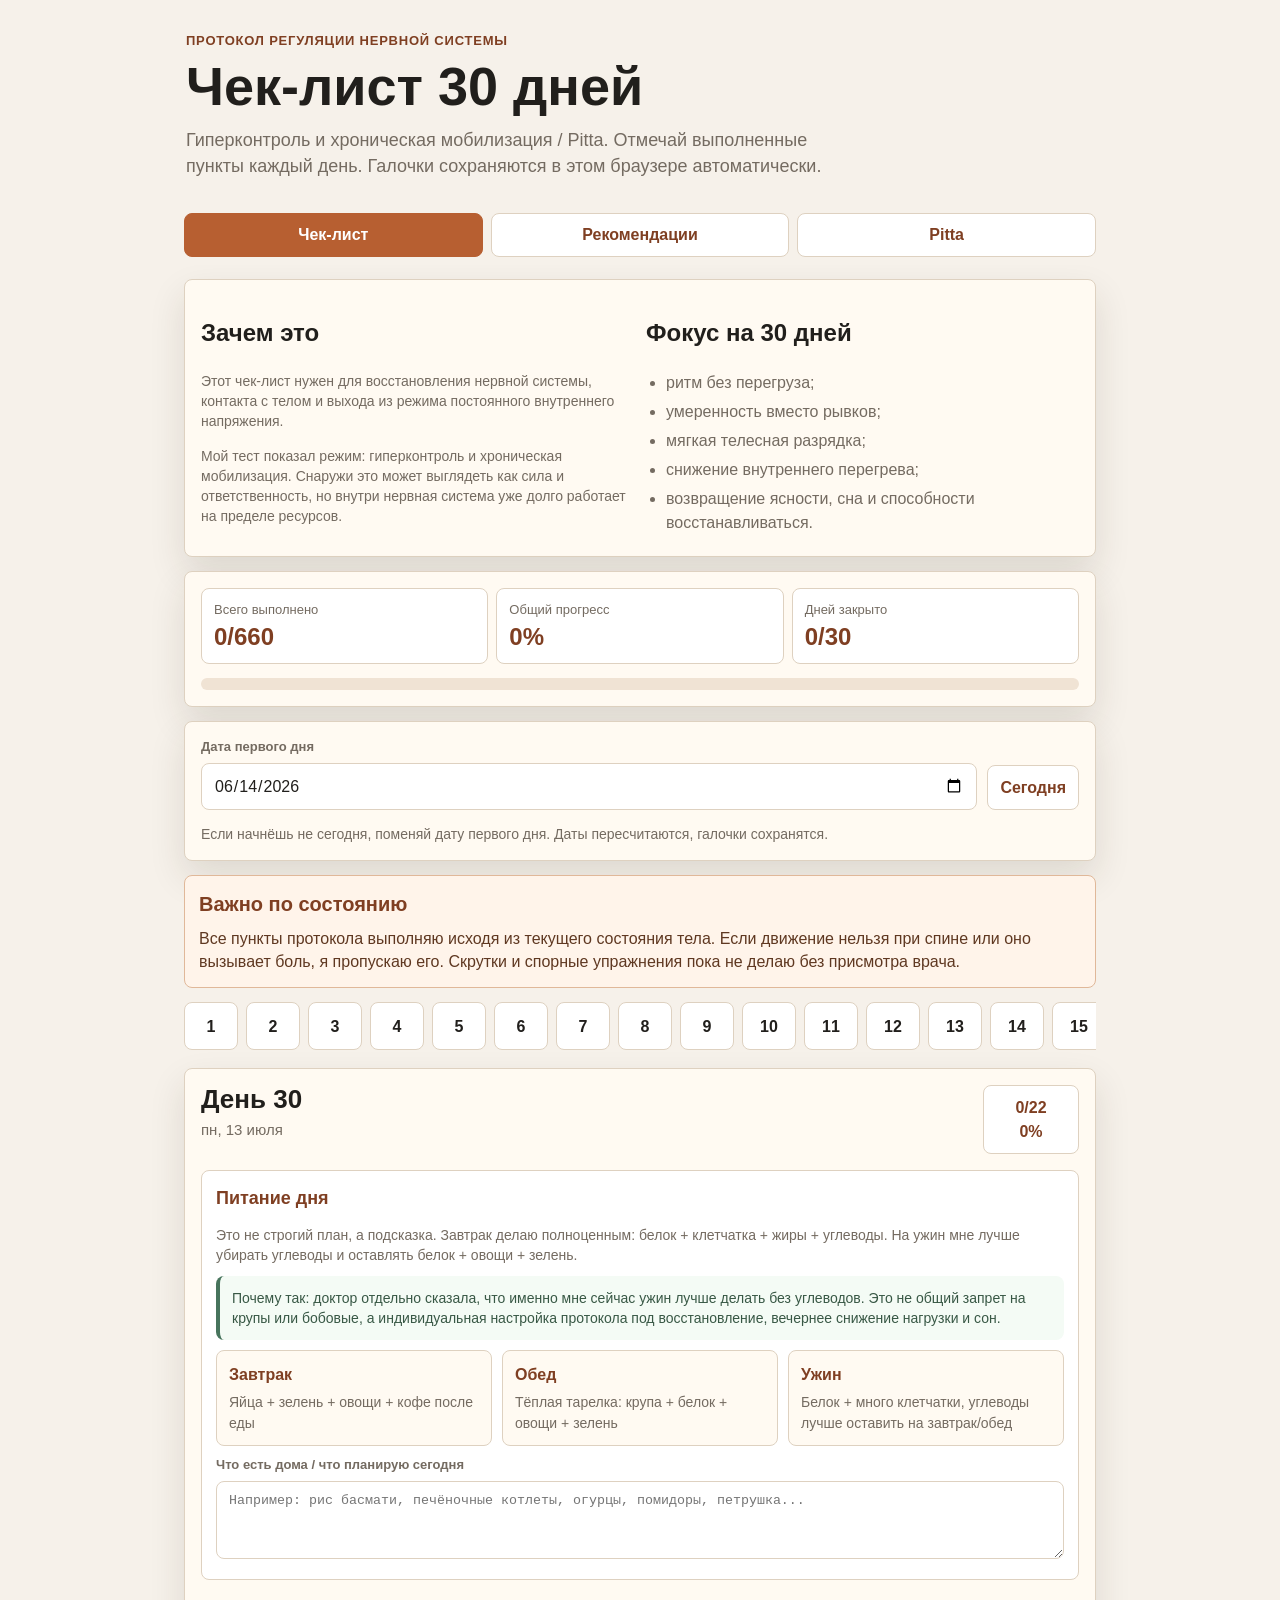
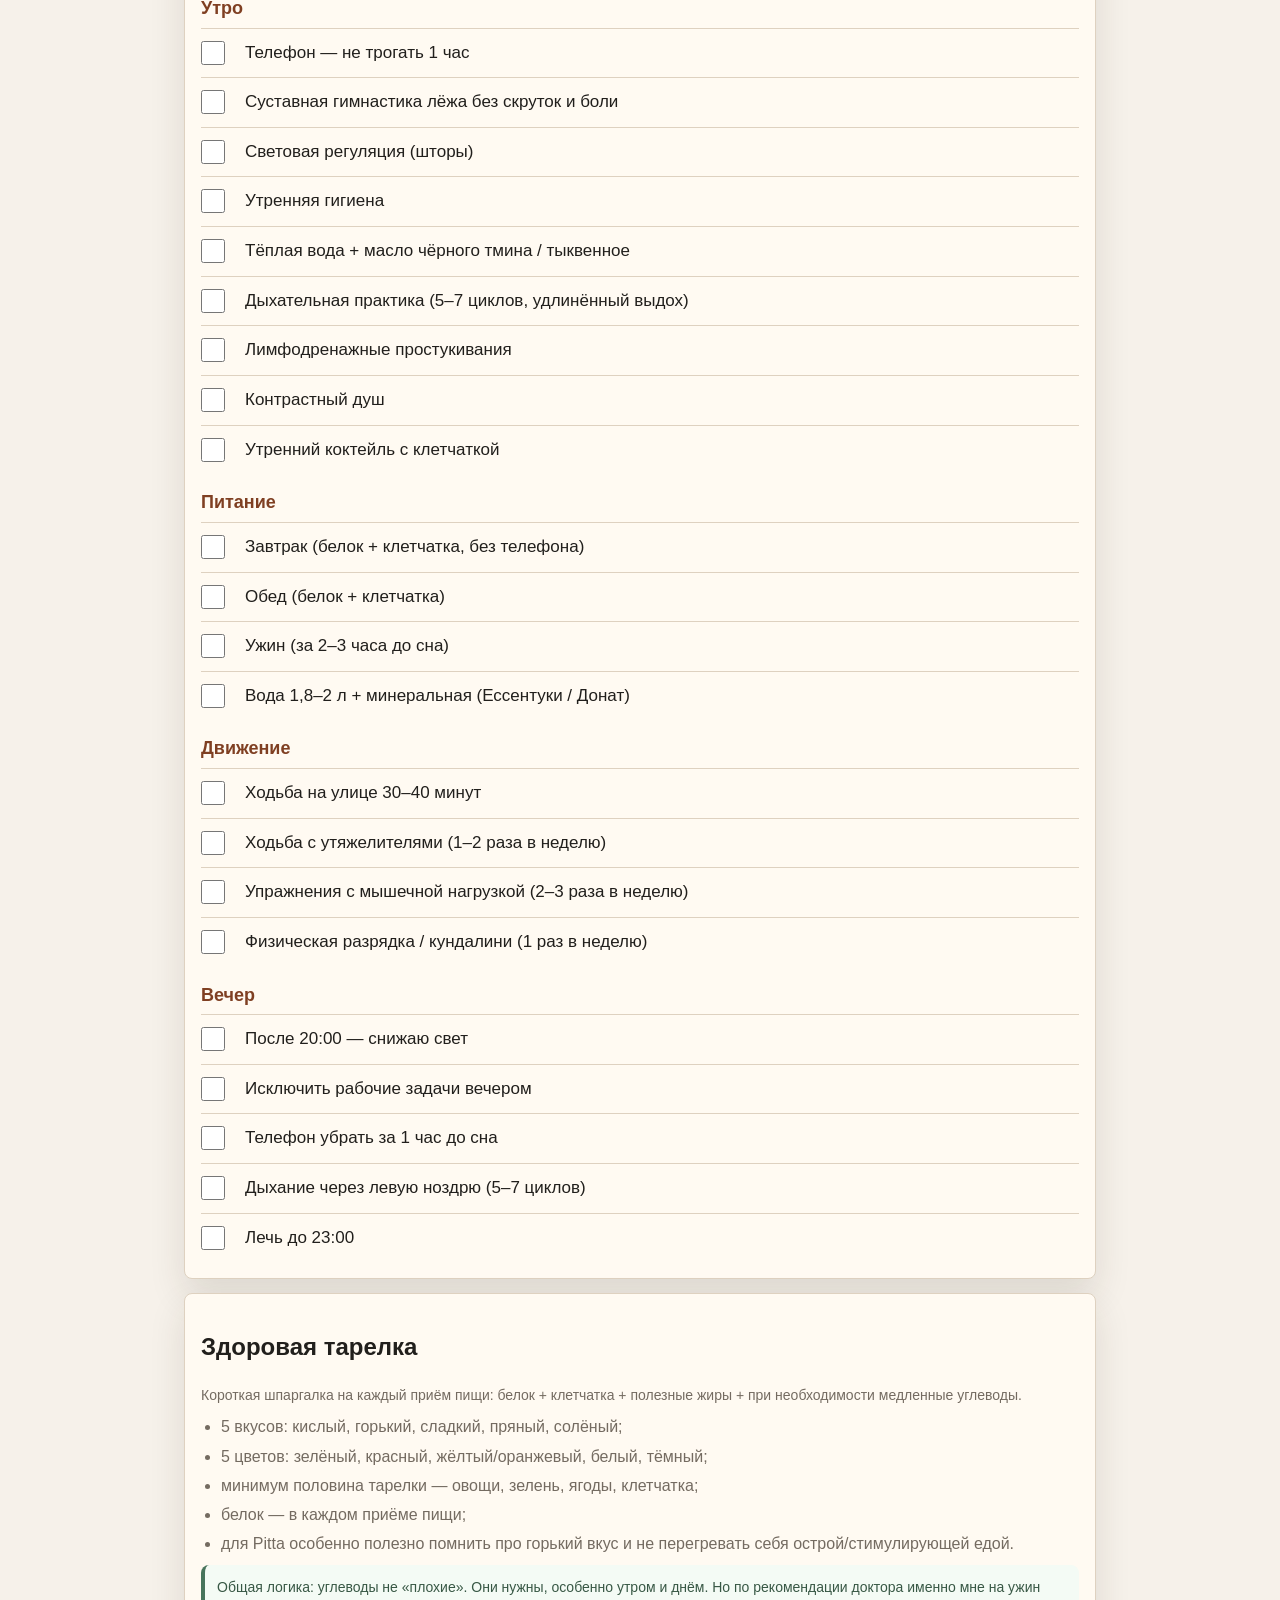
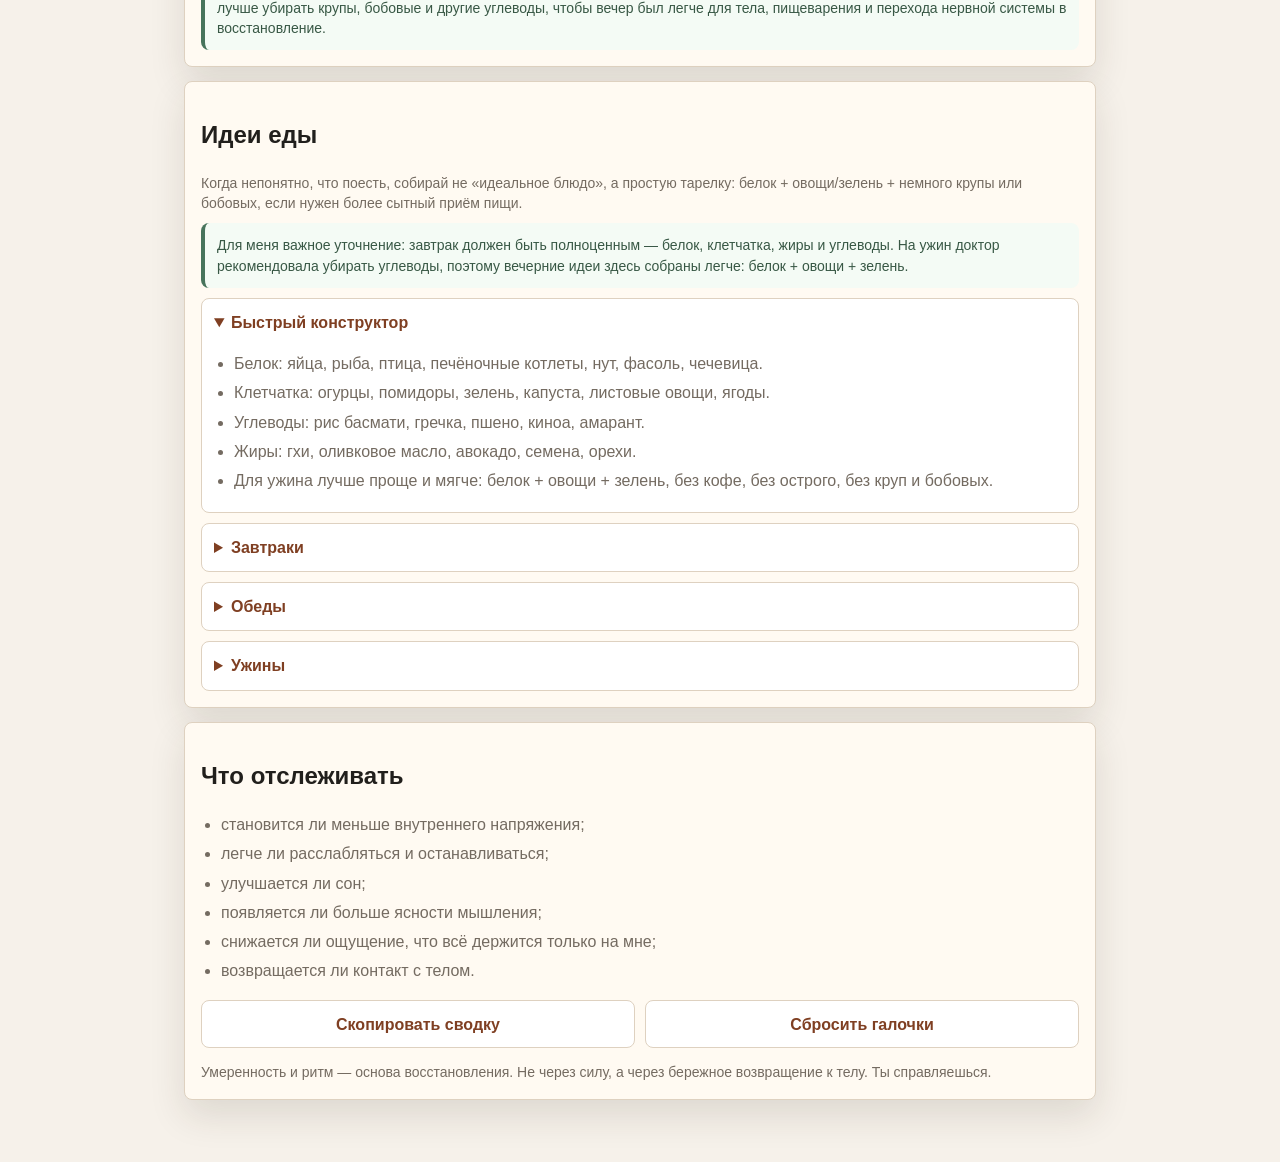
==== commit 8489f791: "Explain personalized dinner guidance" ====
--- a/index.html
+++ b/index.html
@@ -354,6 +354,16 @@
 
     .care-note p {
       margin: 0;
+    }
+
+    .why-note {
+      margin: 10px 0 0;
+      padding: 12px;
+      border-left: 4px solid var(--green);
+      border-radius: 8px;
+      background: #f4fbf5;
+      color: #385845;
+      font-size: 14px;
     }
 
     .footer-actions {
@@ -581,11 +591,13 @@
         <li>белок — в каждом приёме пищи;</li>
         <li>для Pitta особенно полезно помнить про горький вкус и не перегревать себя острой/стимулирующей едой.</li>
       </ul>
+      <p class="why-note">Общая логика: углеводы не «плохие». Они нужны, особенно утром и днём. Но по рекомендации доктора именно мне на ужин лучше убирать крупы, бобовые и другие углеводы, чтобы вечер был легче для тела, пищеварения и перехода нервной системы в восстановление.</p>
     </section>
 
     <section class="panel" aria-label="Идеи еды">
       <h2>Идеи еды</h2>
       <p class="hint">Когда непонятно, что поесть, собирай не «идеальное блюдо», а простую тарелку: белок + овощи/зелень + немного крупы или бобовых, если нужен более сытный приём пищи.</p>
+      <p class="why-note">Для меня важное уточнение: завтрак должен быть полноценным — белок, клетчатка, жиры и углеводы. На ужин доктор рекомендовала убирать углеводы, поэтому вечерние идеи здесь собраны легче: белок + овощи + зелень.</p>
 
       <details open>
         <summary>Быстрый конструктор</summary>
@@ -1066,6 +1078,7 @@
       mealBox.innerHTML = `
         <h3>Питание дня</h3>
         <p class="hint">Это не строгий план, а подсказка. Завтрак делаю полноценным: белок + клетчатка + жиры + углеводы. На ужин мне лучше убирать углеводы и оставлять белок + овощи + зелень.</p>
+        <p class="why-note">Почему так: доктор отдельно сказала, что именно мне сейчас ужин лучше делать без углеводов. Это не общий запрет на крупы или бобовые, а индивидуальная настройка протокола под восстановление, вечернее снижение нагрузки и сон.</p>
         <div class="meal-grid">
           <div class="meal-card">
             <strong>Завтрак</strong>
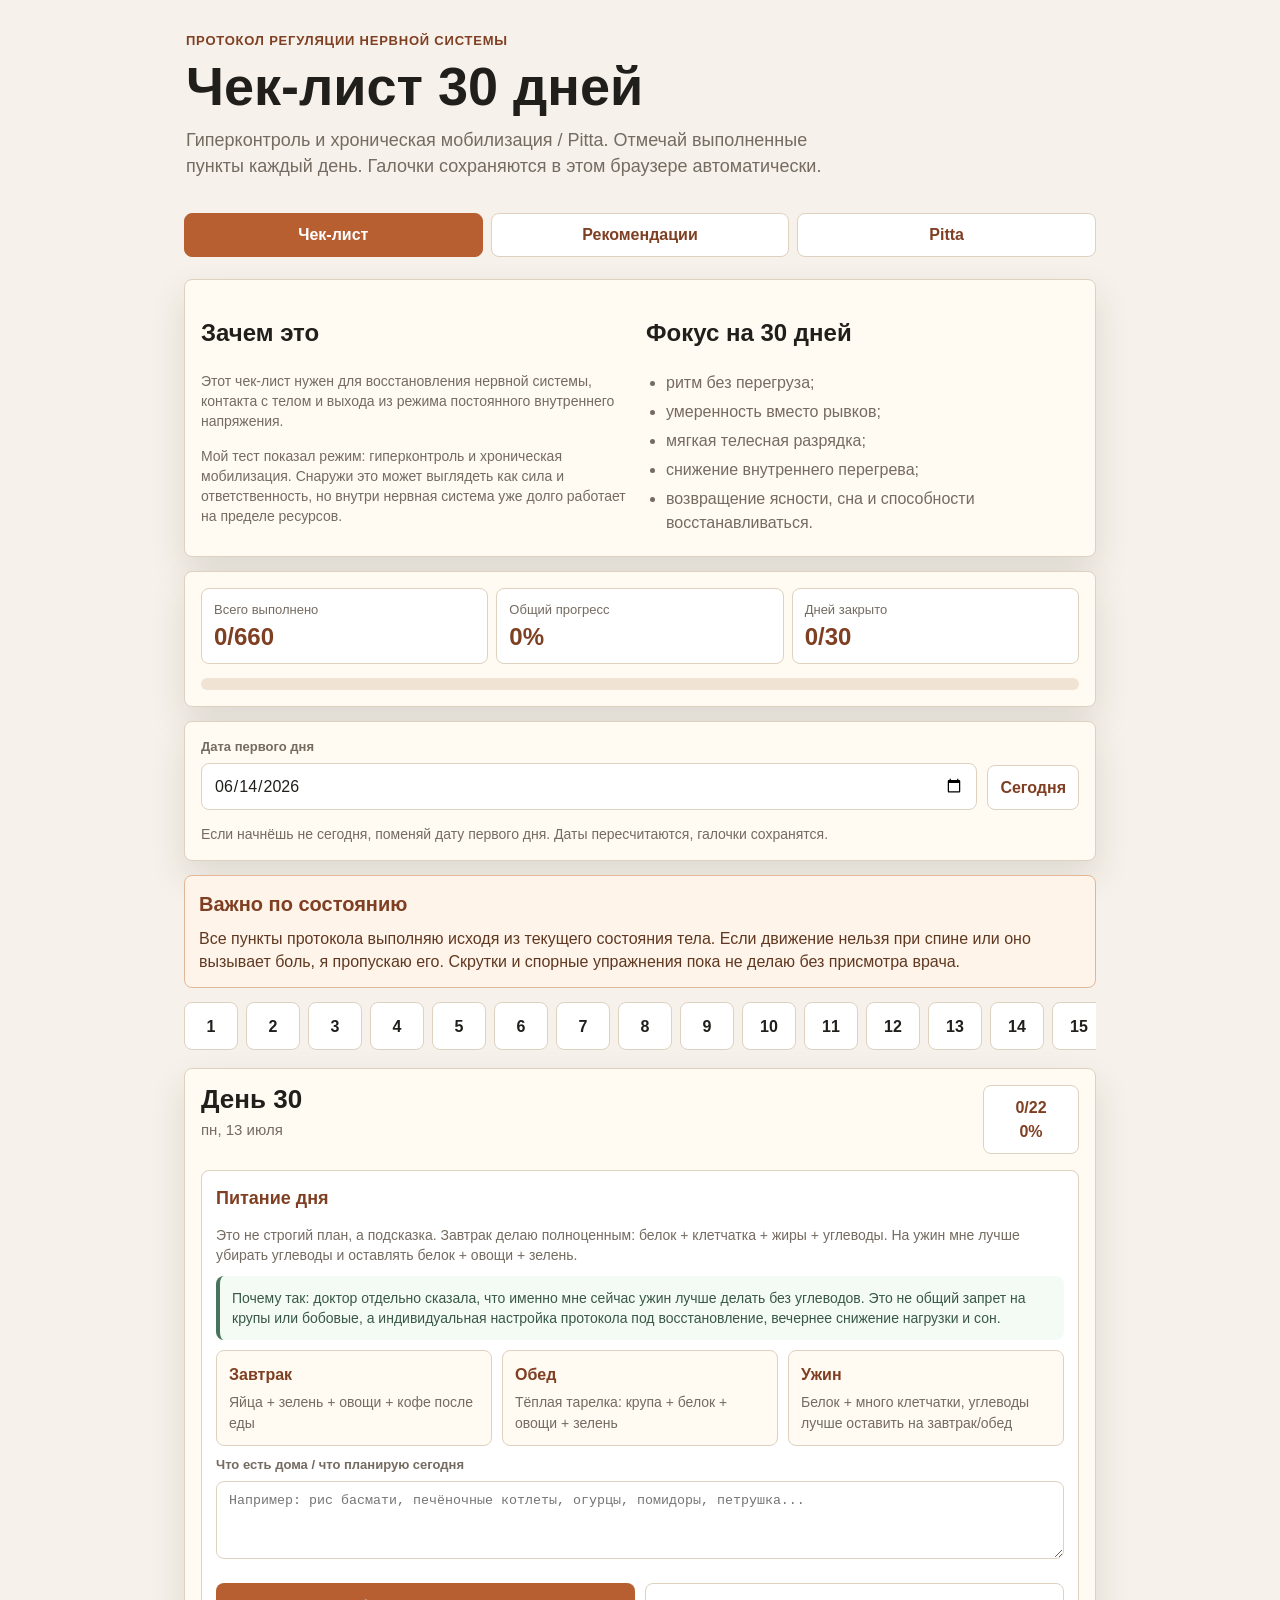
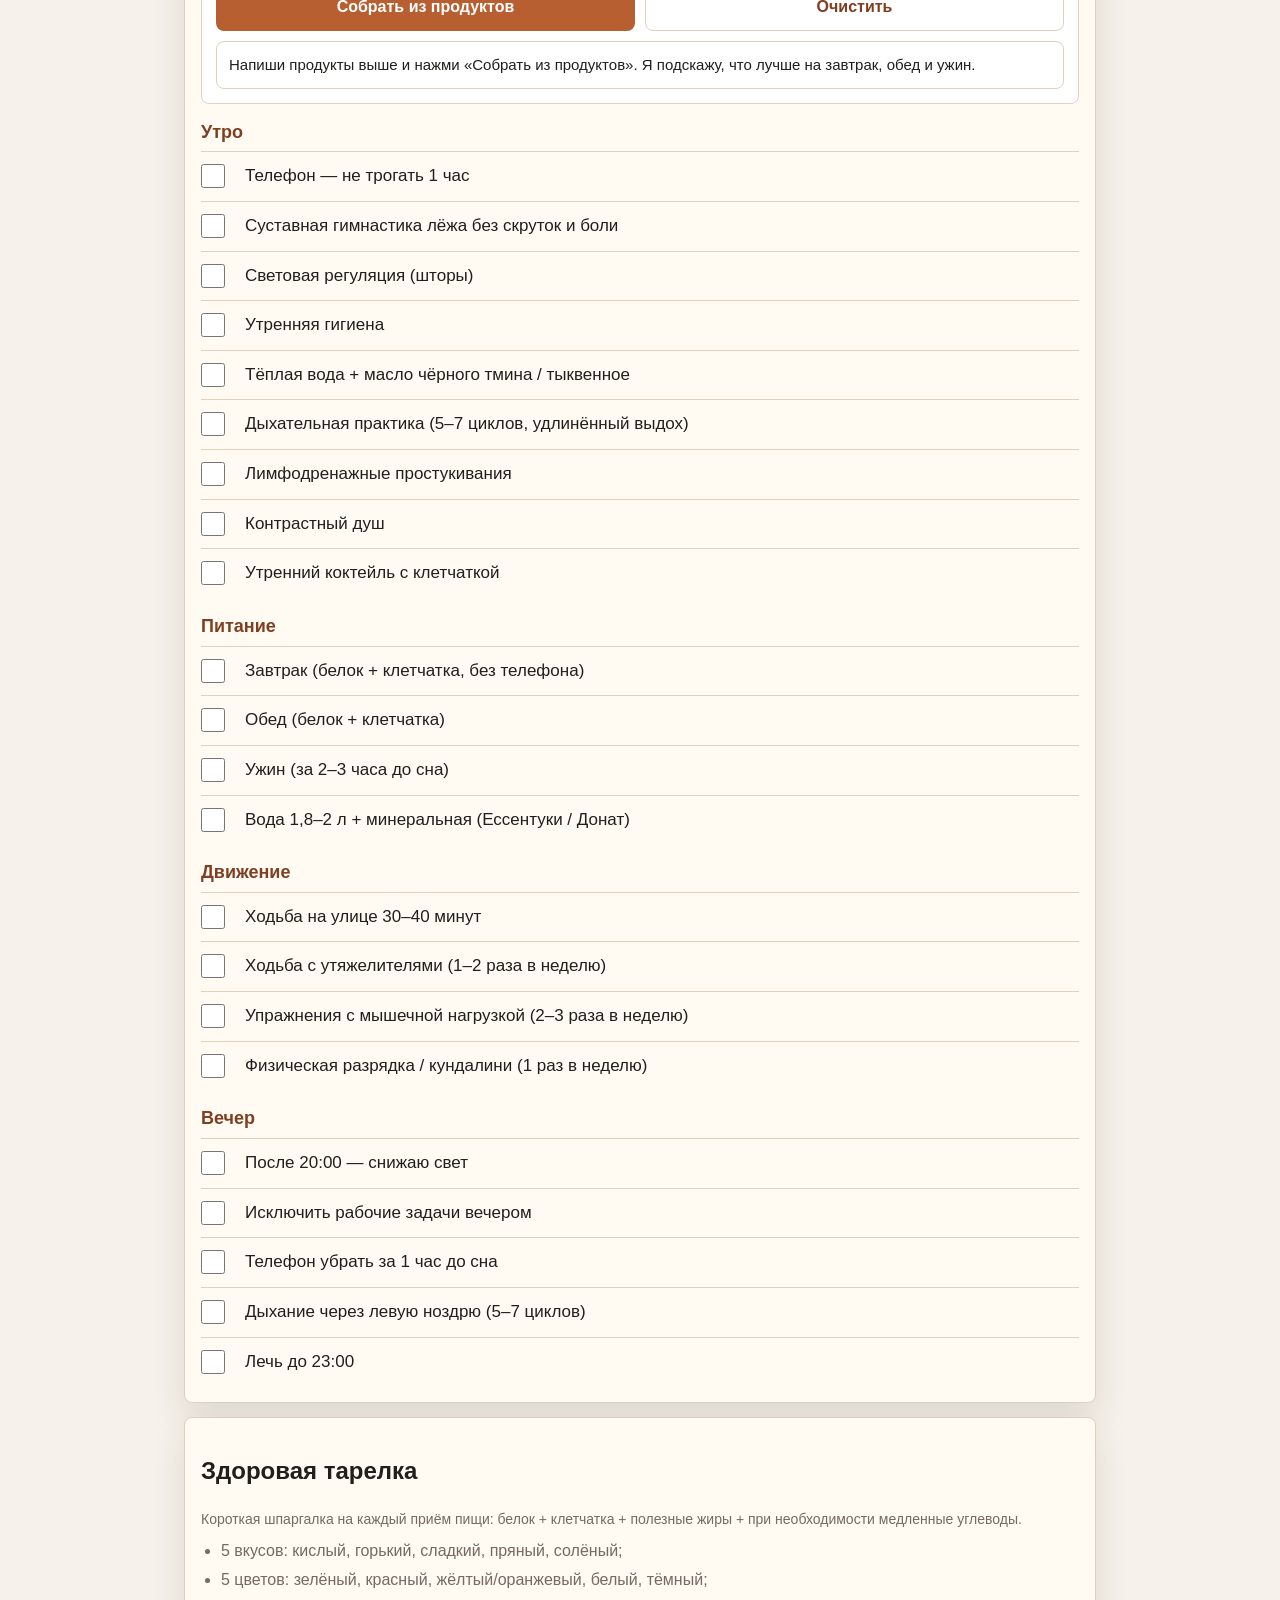
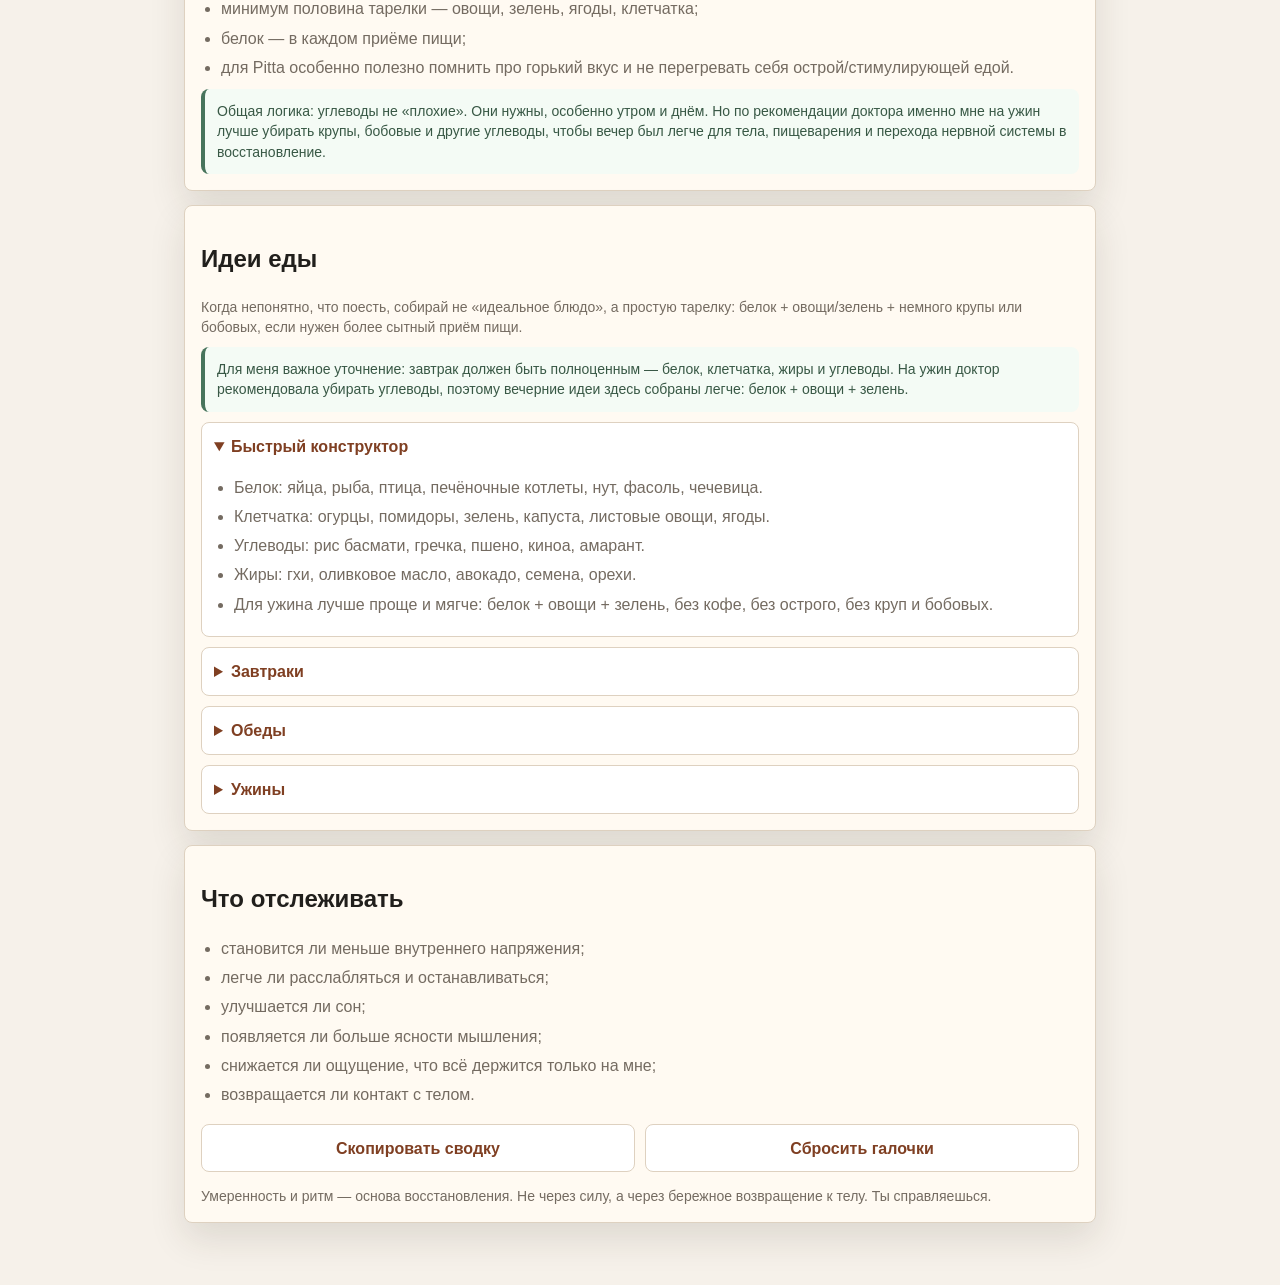
==== commit 7a026c74: "Add meal suggestion builder" ====
--- a/index.html
+++ b/index.html
@@ -335,6 +335,30 @@
       background: #fff;
       color: var(--text);
       line-height: 1.4;
+    }
+
+    .meal-result {
+      margin-top: 10px;
+      padding: 12px;
+      border: 1px solid var(--line);
+      border-radius: 8px;
+      background: #fff;
+      color: var(--text);
+      font-size: 15px;
+    }
+
+    .meal-result strong {
+      color: var(--accent-dark);
+    }
+
+    .meal-result ul {
+      margin: 8px 0 0;
+      padding-left: 20px;
+      color: var(--muted);
+    }
+
+    .meal-result li {
+      margin: 5px 0;
     }
 
     .care-note {
@@ -1038,6 +1062,78 @@
       return count;
     }
 
+    function pickProducts(text, patterns) {
+      const lower = text.toLowerCase();
+      return patterns
+        .filter((item) => item.words.some((word) => lower.includes(word)))
+        .map((item) => item.label);
+    }
+
+    function unique(items) {
+      return [...new Set(items)];
+    }
+
+    function listOrFallback(items, fallback) {
+      return items.length ? items.join(", ") : fallback;
+    }
+
+    function buildMealSuggestion(text) {
+      if (!text.trim()) {
+        return "Сначала напиши, что есть дома: например, яйца, рис, огурцы, помидоры, зелень.";
+      }
+
+      const proteins = unique(pickProducts(text, [
+        { label: "яйца", words: ["яйц", "омлет"] },
+        { label: "печёночные котлеты", words: ["печеноч", "печёноч", "котлет"] },
+        { label: "рыба", words: ["рыб", "лосос", "треск", "скумбр", "сельд"] },
+        { label: "птица", words: ["куриц", "индейк", "птиц"] },
+        { label: "нут", words: ["нут"] },
+        { label: "фасоль", words: ["фасол"] },
+        { label: "сырники", words: ["сырник"] }
+      ]));
+
+      const fibers = unique(pickProducts(text, [
+        { label: "огурцы", words: ["огур"] },
+        { label: "помидоры", words: ["помид", "томат"] },
+        { label: "петрушка", words: ["петруш"] },
+        { label: "зелень", words: ["зелень", "укроп", "руккол", "шпинат", "салат"] },
+        { label: "капуста", words: ["капуст", "брокк"] },
+        { label: "ягоды", words: ["ягод", "черник", "голубик", "клубник", "малин"] },
+        { label: "яблоко", words: ["яблок"] }
+      ]));
+
+      const carbs = unique(pickProducts(text, [
+        { label: "рис басмати", words: ["рис", "басмати"] },
+        { label: "пшённая каша", words: ["пшен", "пшён"] },
+        { label: "гречка", words: ["греч"] },
+        { label: "нут", words: ["нут"] },
+        { label: "фасоль", words: ["фасол"] }
+      ]));
+
+      const fats = unique(pickProducts(text, [
+        { label: "оливковое масло", words: ["олив"] },
+        { label: "гхи", words: ["гхи"] },
+        { label: "авокадо", words: ["авокад"] },
+        { label: "орехи/семена", words: ["орех", "сем", "кунжут", "лен", "лён", "чиа"] }
+      ]));
+
+      const breakfastProtein = proteins.find((item) => item !== "нут" && item !== "фасоль") || proteins[0] || "добавить белок";
+      const lunchProtein = proteins[0] || "добавить белок";
+      const dinnerProtein = proteins.find((item) => !["нут", "фасоль", "сырники"].includes(item)) || "яйца/рыба/птица или другой лёгкий белок";
+      const fiberText = listOrFallback(fibers, "овощи и зелень");
+      const carbText = listOrFallback(carbs, "крупу или бобовые по голоду");
+      const fatText = listOrFallback(fats, "немного полезного жира");
+
+      return `
+        <strong>Что можно собрать:</strong>
+        <ul>
+          <li><strong>Завтрак:</strong> ${breakfastProtein} + ${fiberText} + ${fatText} + ${carbText}. Завтрак можно делать полноценным: белок, клетчатка, жиры и углеводы.</li>
+          <li><strong>Обед:</strong> ${lunchProtein} + ${fiberText} + ${carbText}. Обед может быть самым сытным приёмом пищи.</li>
+          <li><strong>Ужин:</strong> ${dinnerProtein} + ${fiberText}. Именно тебе доктор рекомендовала ужин без углеводов, поэтому рис, крупы, нут и фасоль лучше оставить на завтрак или обед.</li>
+        </ul>
+      `;
+    }
+
     function renderNav() {
       daysNav.innerHTML = "";
       for (let day = 1; day <= DAY_COUNT; day += 1) {
@@ -1097,12 +1193,35 @@
           <label for="meal-note-${activeDay}">Что есть дома / что планирую сегодня</label>
           <textarea id="meal-note-${activeDay}" placeholder="Например: рис басмати, печёночные котлеты, огурцы, помидоры, петрушка...">${state[mealKey(activeDay)] || ""}</textarea>
         </div>
+        <div class="footer-actions">
+          <button class="primary" id="build-meal-${activeDay}" type="button">Собрать из продуктов</button>
+          <button class="secondary" id="clear-meal-${activeDay}" type="button">Очистить</button>
+        </div>
+        <div class="meal-result" id="meal-result-${activeDay}">${state[`mealResult:d${activeDay}`] || "Напиши продукты выше и нажми «Собрать из продуктов». Я подскажу, что лучше на завтрак, обед и ужин."}</div>
       `;
-      mealBox.querySelector("textarea").addEventListener("input", (event) => {
+      const mealTextarea = mealBox.querySelector("textarea");
+      const mealResult = mealBox.querySelector(`#meal-result-${activeDay}`);
+
+      mealTextarea.addEventListener("input", (event) => {
         state[mealKey(activeDay)] = event.target.value;
         if (!event.target.value.trim()) {
           delete state[mealKey(activeDay)];
         }
+        saveState();
+      });
+
+      mealBox.querySelector(`#build-meal-${activeDay}`).addEventListener("click", () => {
+        const result = buildMealSuggestion(mealTextarea.value);
+        state[`mealResult:d${activeDay}`] = result;
+        mealResult.innerHTML = result;
+        saveState();
+      });
+
+      mealBox.querySelector(`#clear-meal-${activeDay}`).addEventListener("click", () => {
+        mealTextarea.value = "";
+        mealResult.textContent = "Напиши продукты выше и нажми «Собрать из продуктов». Я подскажу, что лучше на завтрак, обед и ужин.";
+        delete state[mealKey(activeDay)];
+        delete state[`mealResult:d${activeDay}`];
         saveState();
       });
       dayCard.appendChild(mealBox);
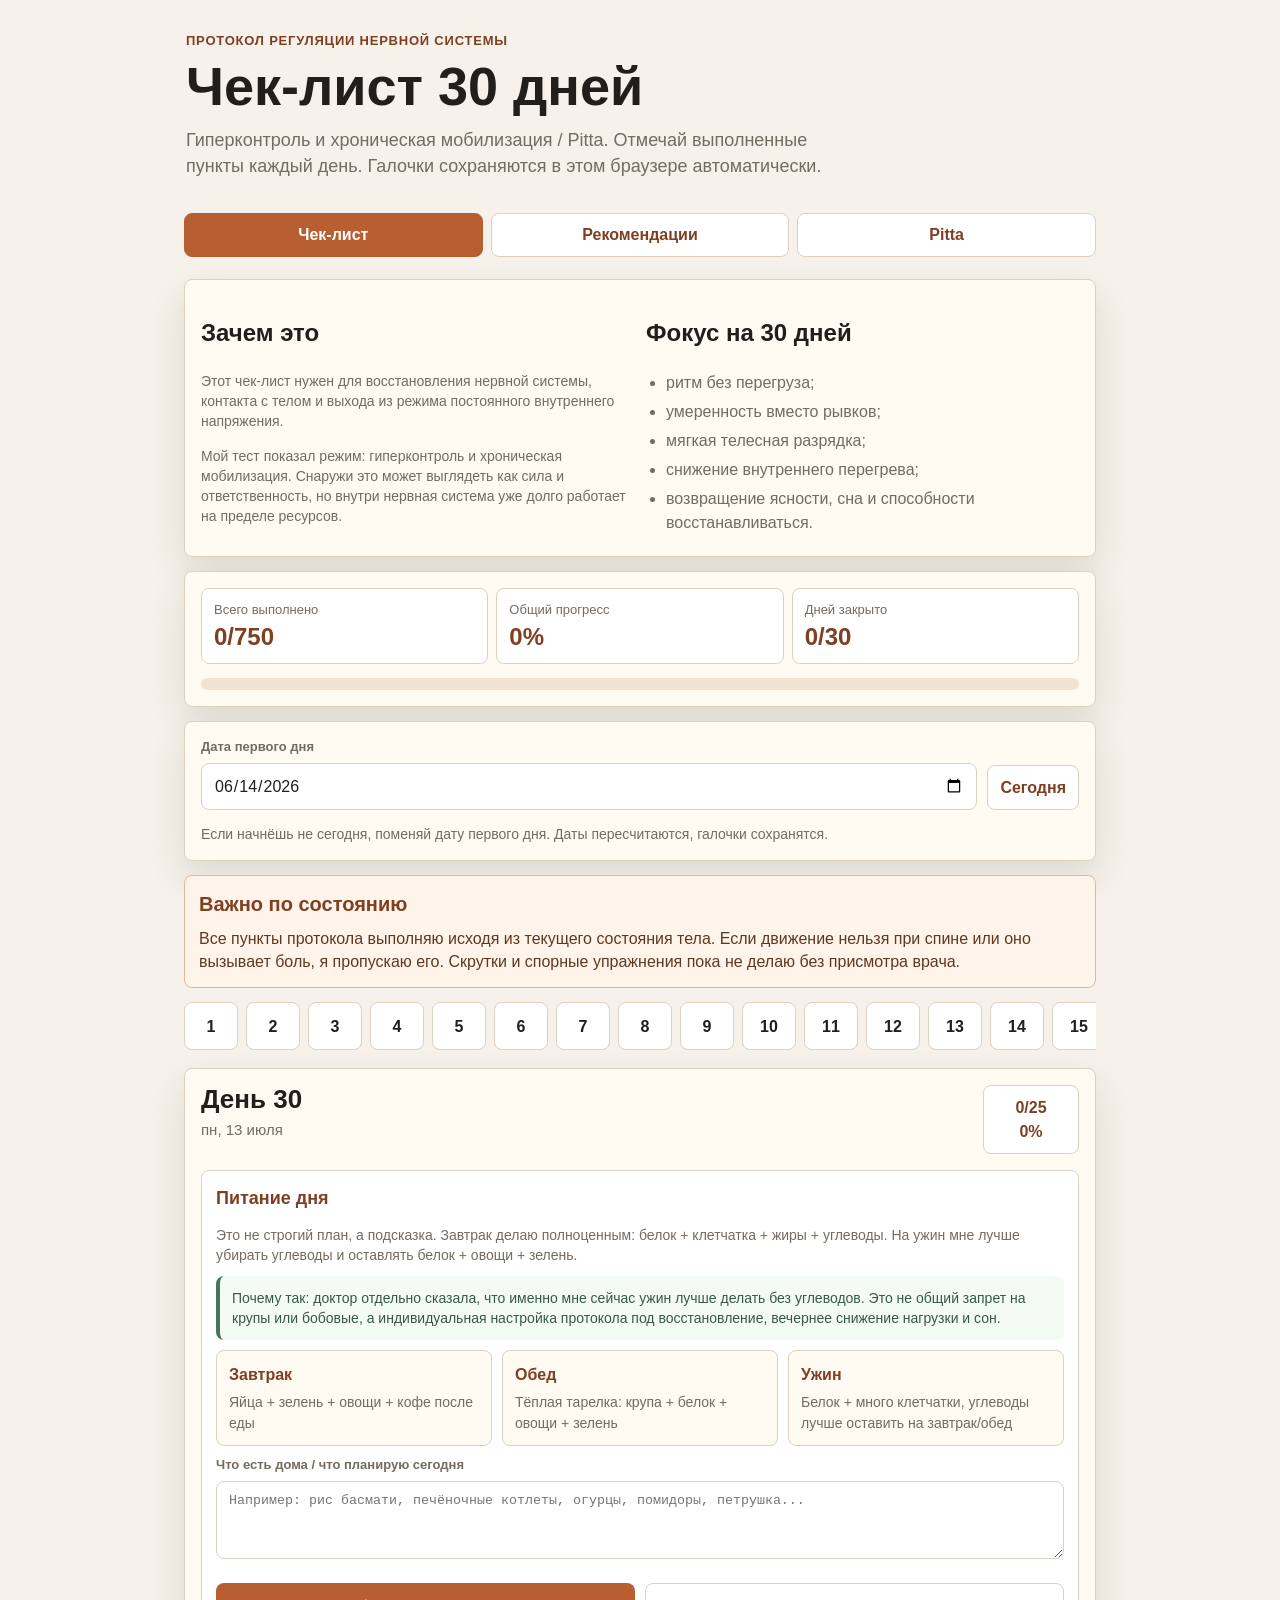
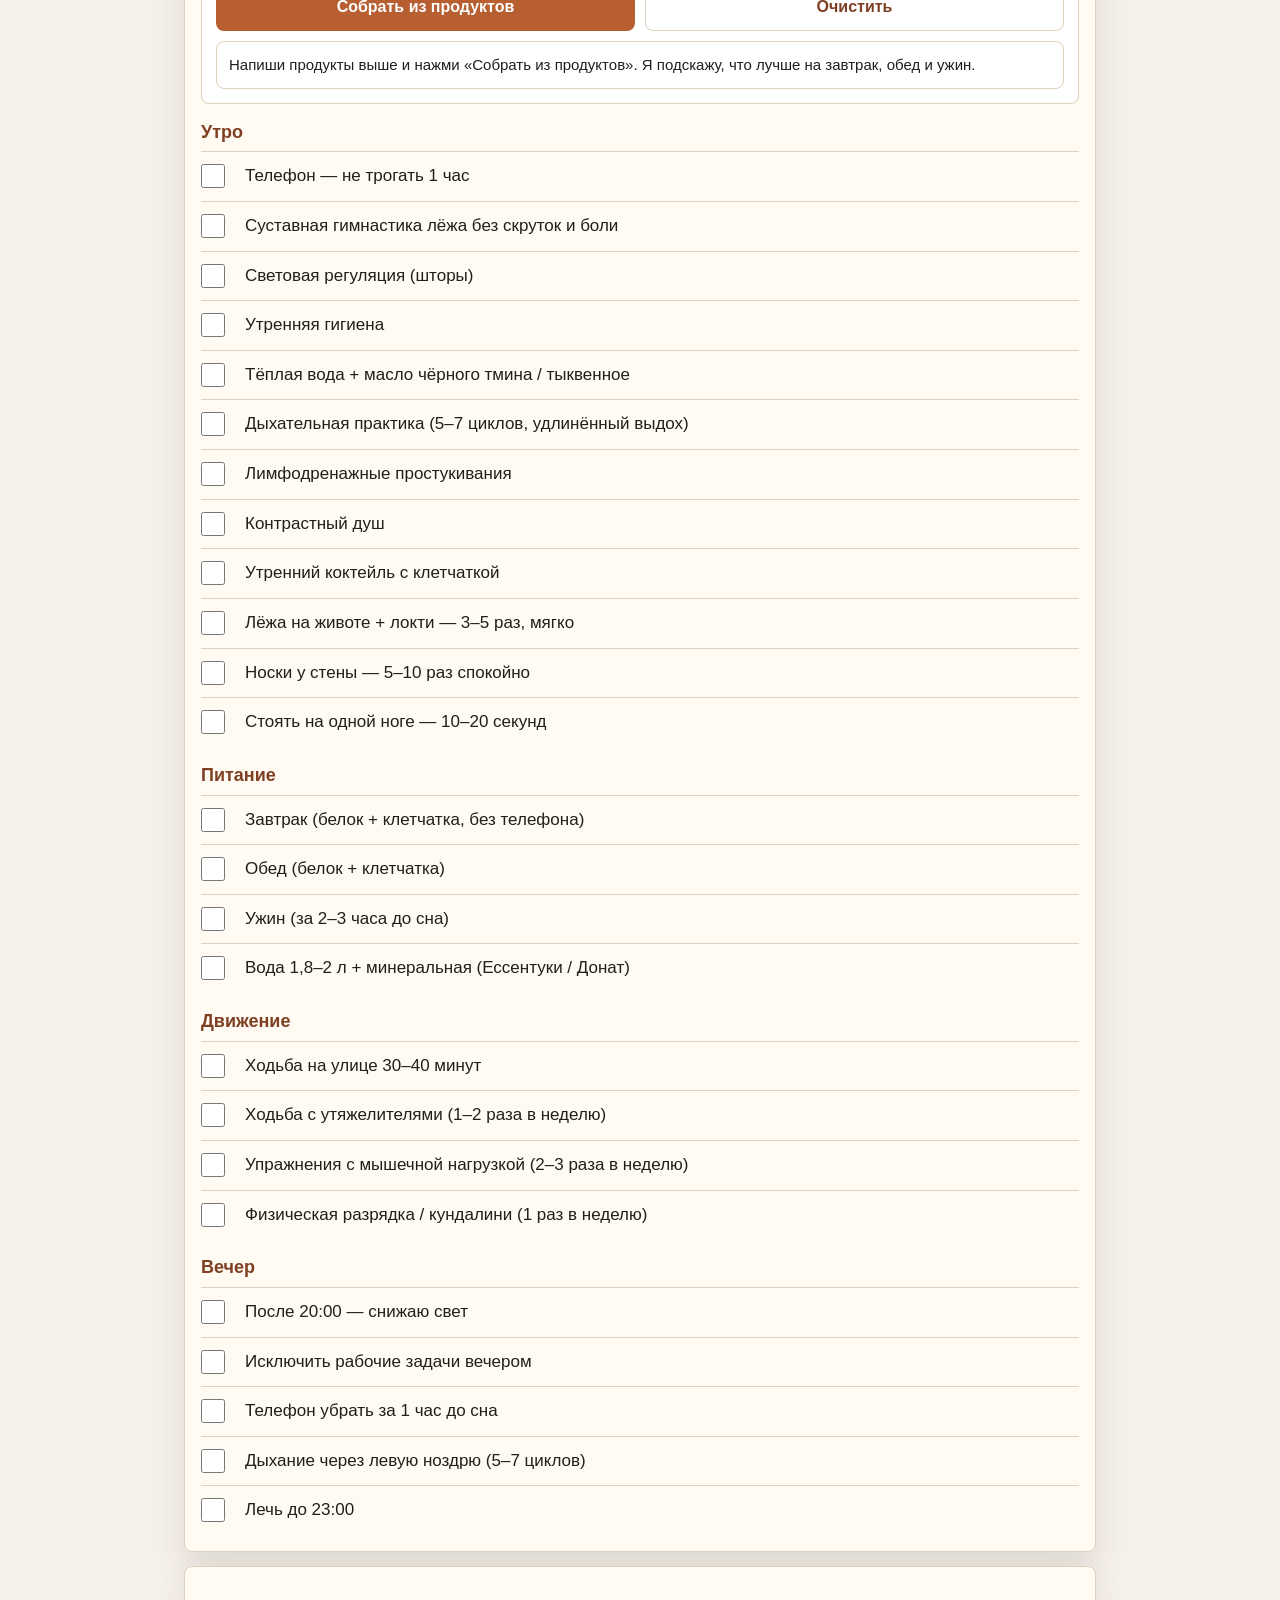
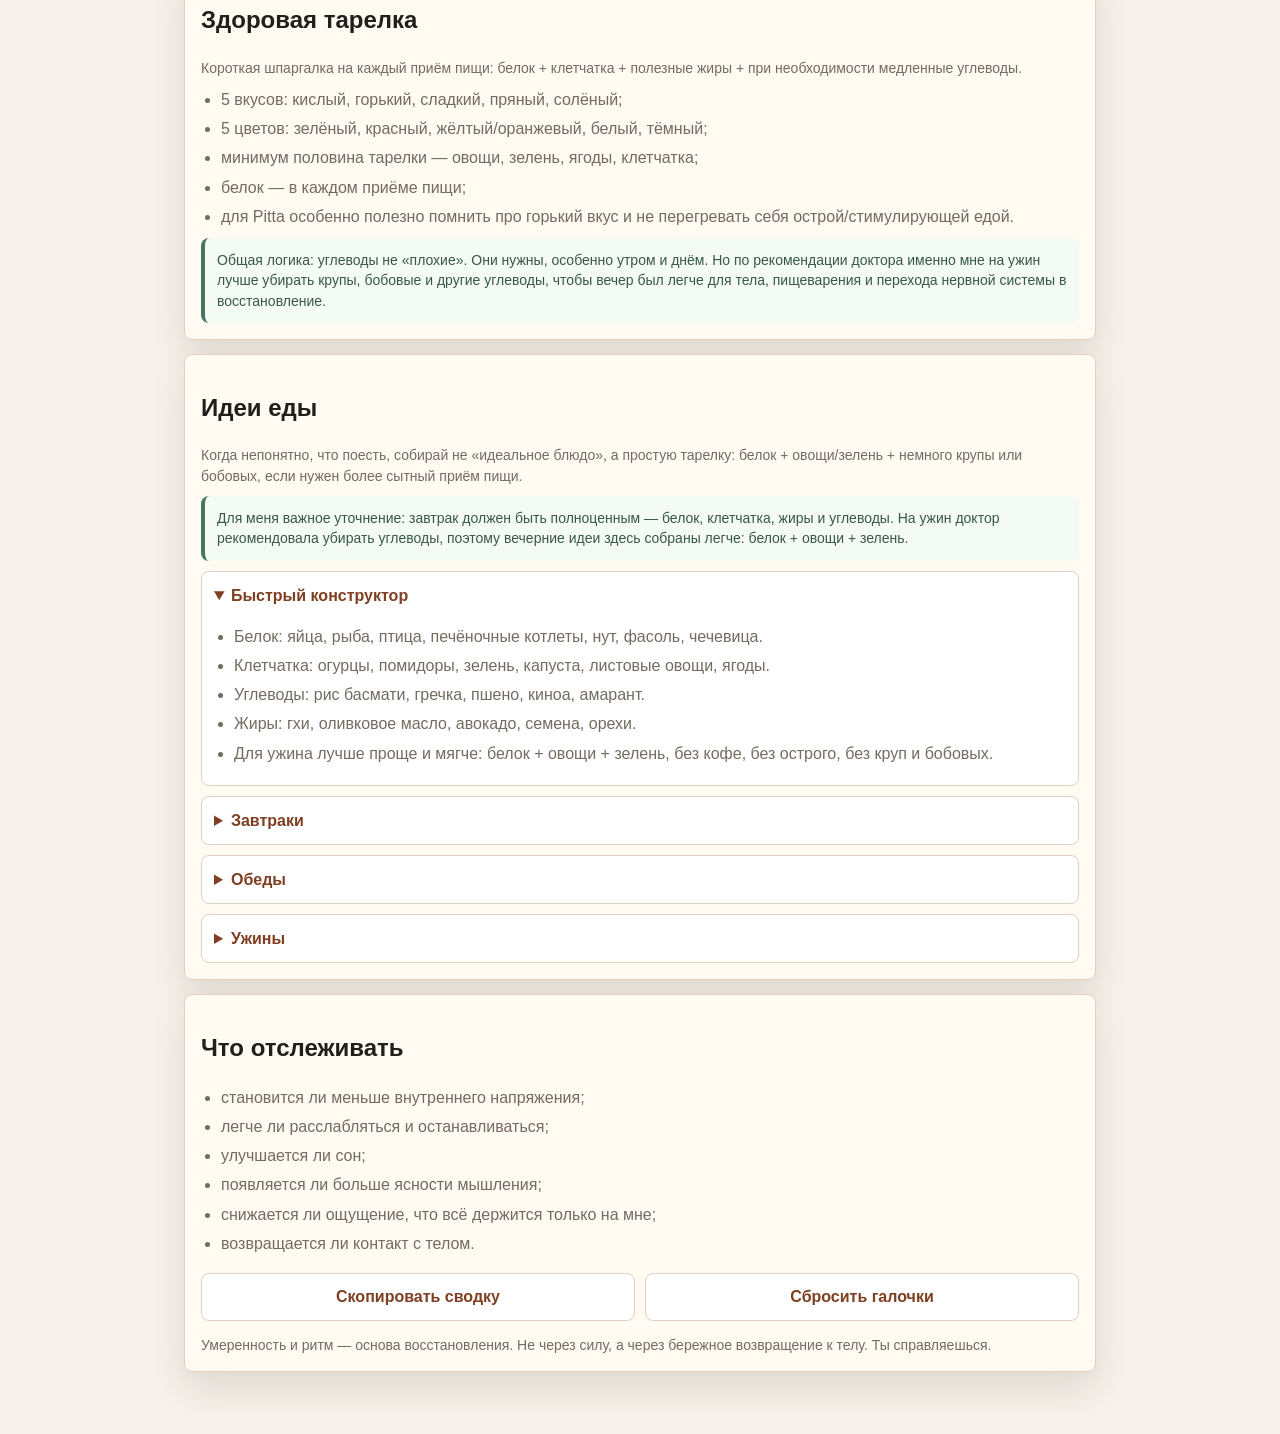
==== commit 80161225: "Add new morning exercises" ====
--- a/index.html
+++ b/index.html
@@ -905,15 +905,18 @@
       {
         title: "Утро",
         habits: [
-          "Телефон — не трогать 1 час",
-          "Суставная гимнастика лёжа без скруток и боли",
-          "Световая регуляция (шторы)",
-          "Утренняя гигиена",
-          "Тёплая вода + масло чёрного тмина / тыквенное",
-          "Дыхательная практика (5–7 циклов, удлинённый выдох)",
-          "Лимфодренажные простукивания",
-          "Контрастный душ",
-          "Утренний коктейль с клетчаткой"
+          { id: "0-0", title: "Телефон — не трогать 1 час" },
+          { id: "0-1", title: "Суставная гимнастика лёжа без скруток и боли" },
+          { id: "0-2", title: "Световая регуляция (шторы)" },
+          { id: "0-3", title: "Утренняя гигиена" },
+          { id: "0-4", title: "Тёплая вода + масло чёрного тмина / тыквенное" },
+          { id: "0-5", title: "Дыхательная практика (5–7 циклов, удлинённый выдох)" },
+          { id: "0-6", title: "Лимфодренажные простукивания" },
+          { id: "0-7", title: "Контрастный душ" },
+          { id: "0-8", title: "Утренний коктейль с клетчаткой" },
+          { id: "0-9", title: "Лёжа на животе + локти — 3–5 раз, мягко" },
+          { id: "0-10", title: "Носки у стены — 5–10 раз спокойно" },
+          { id: "0-11", title: "Стоять на одной ноге — 10–20 секунд" }
         ]
       },
       {
@@ -947,10 +950,10 @@
     ];
 
     const habits = sections.flatMap((section, sectionIndex) =>
-      section.habits.map((title, habitIndex) => ({
-        id: `${sectionIndex}-${habitIndex}`,
+      section.habits.map((habit, habitIndex) => ({
+        id: typeof habit === "string" ? `${sectionIndex}-${habitIndex}` : habit.id,
         section: section.title,
-        title
+        title: typeof habit === "string" ? habit : habit.title
       }))
     );
 
@@ -1234,8 +1237,9 @@
         title.textContent = section.title;
         block.appendChild(title);
 
-        section.habits.forEach((habitTitle, habitIndex) => {
-          const id = `${sectionIndex}-${habitIndex}`;
+        section.habits.forEach((habit, habitIndex) => {
+          const id = typeof habit === "string" ? `${sectionIndex}-${habitIndex}` : habit.id;
+          const habitTitle = typeof habit === "string" ? habit : habit.title;
           const inputId = `day-${activeDay}-habit-${id}`;
 
           const row = document.createElement("div");
